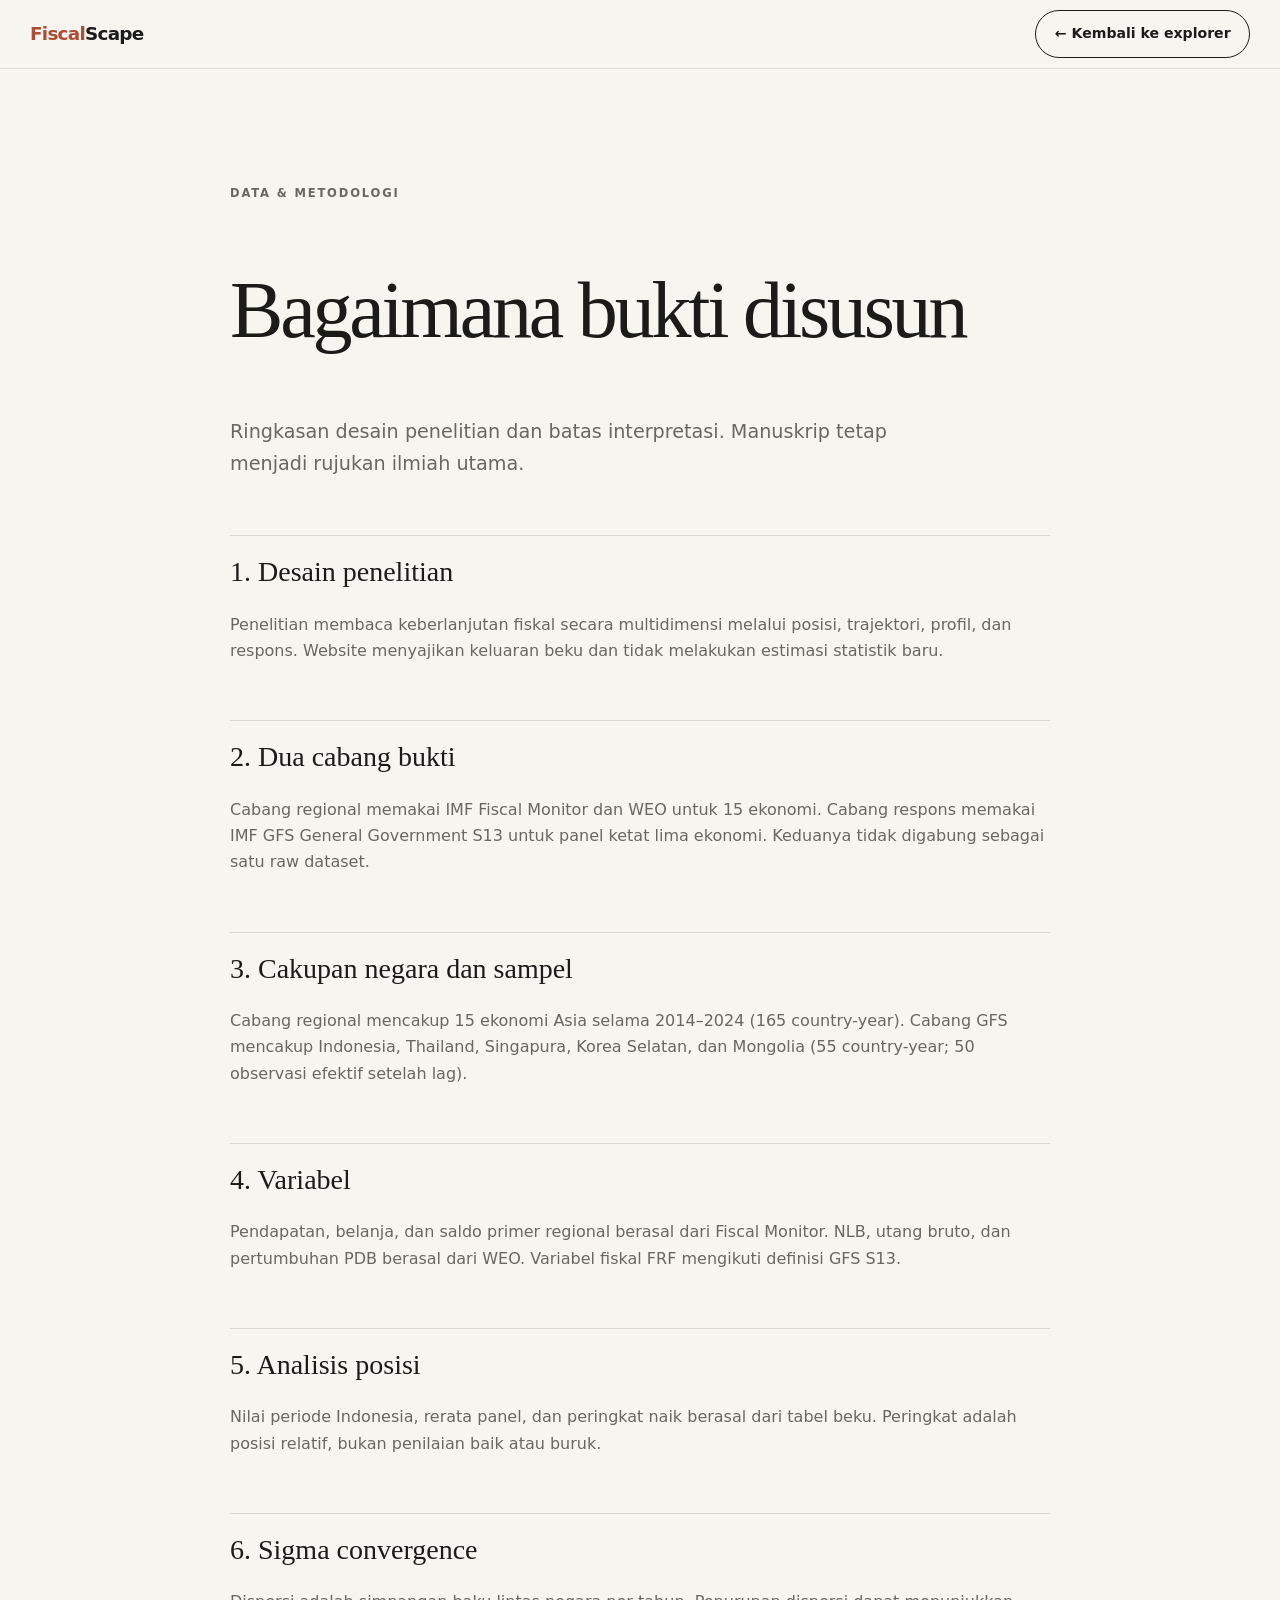
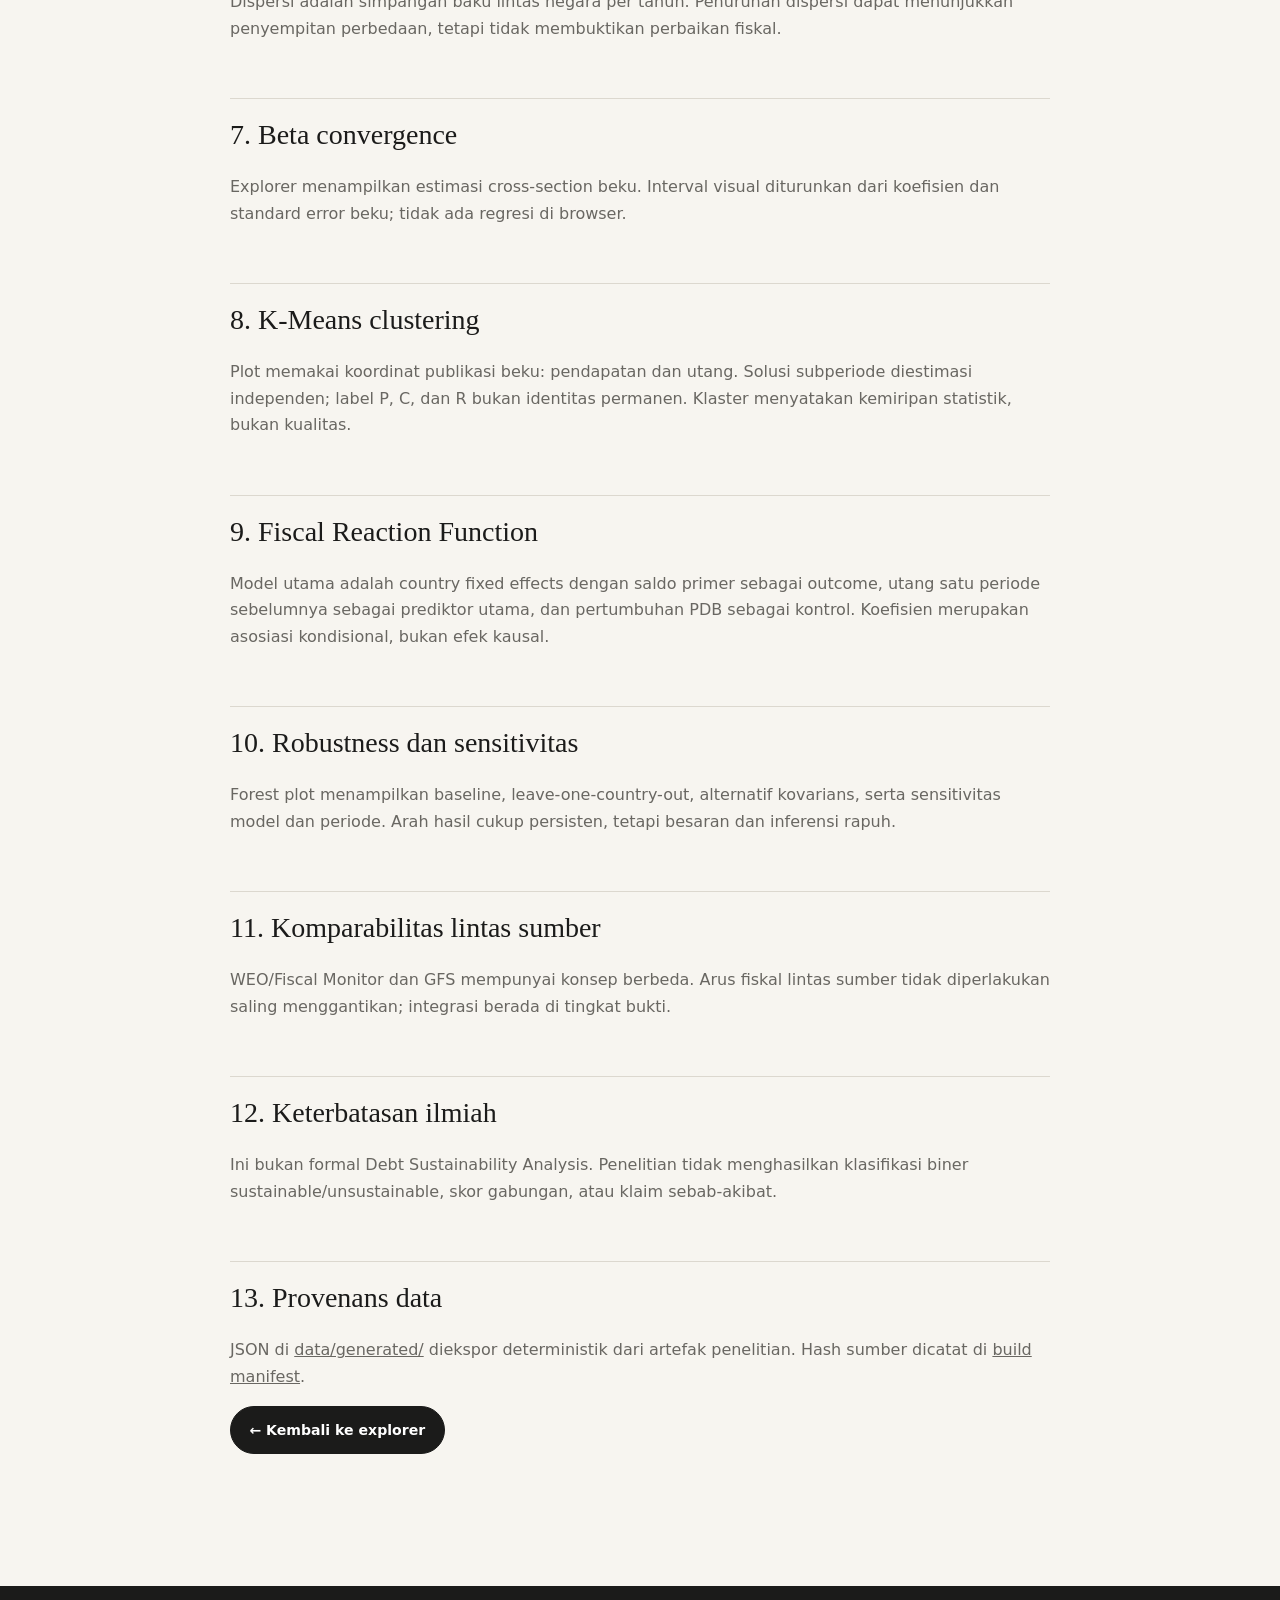
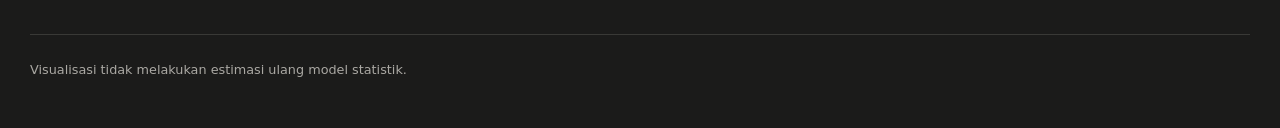
==== pages/methodology.html @ ecb0c8b7 "Build interactive fiscal research companion" ====
<!doctype html><html lang="id"><head><meta charset="utf-8"><meta name="viewport" content="width=device-width,initial-scale=1"><meta name="description" content="Metodologi dan provenans data FiscalScape."><title>Metodologi — FiscalScape</title><link rel="stylesheet" href="../assets/css/main.css"></head><body><header class="site-header"><nav class="nav shell"><a class="brand" href="../index.html"><span>Fiscal</span>Scape</a><a class="button secondary" href="../index.html">← Kembali ke explorer</a></nav></header><main><article class="section shell methodology"><p class="eyebrow">Data &amp; metodologi</p><h1>Bagaimana bukti disusun</h1><p class="lede">Ringkasan desain penelitian dan batas interpretasi. Manuskrip tetap menjadi rujukan ilmiah utama.</p>
<h2>1. Desain penelitian</h2><p>Penelitian membaca keberlanjutan fiskal secara multidimensi melalui posisi, trajektori, profil, dan respons. Website menyajikan keluaran beku dan tidak melakukan estimasi statistik baru.</p>
<h2>2. Dua cabang bukti</h2><p>Cabang regional memakai IMF Fiscal Monitor dan WEO untuk 15 ekonomi. Cabang respons memakai IMF GFS General Government S13 untuk panel ketat lima ekonomi. Keduanya tidak digabung sebagai satu raw dataset.</p>
<h2>3. Cakupan negara dan sampel</h2><p>Cabang regional mencakup 15 ekonomi Asia selama 2014–2024 (165 country-year). Cabang GFS mencakup Indonesia, Thailand, Singapura, Korea Selatan, dan Mongolia (55 country-year; 50 observasi efektif setelah lag).</p>
<h2>4. Variabel</h2><p>Pendapatan, belanja, dan saldo primer regional berasal dari Fiscal Monitor. NLB, utang bruto, dan pertumbuhan PDB berasal dari WEO. Variabel fiskal FRF mengikuti definisi GFS S13.</p>
<h2>5. Analisis posisi</h2><p>Nilai periode Indonesia, rerata panel, dan peringkat naik berasal dari tabel beku. Peringkat adalah posisi relatif, bukan penilaian baik atau buruk.</p>
<h2>6. Sigma convergence</h2><p>Dispersi adalah simpangan baku lintas negara per tahun. Penurunan dispersi dapat menunjukkan penyempitan perbedaan, tetapi tidak membuktikan perbaikan fiskal.</p>
<h2>7. Beta convergence</h2><p>Explorer menampilkan estimasi cross-section beku. Interval visual diturunkan dari koefisien dan standard error beku; tidak ada regresi di browser.</p>
<h2>8. K-Means clustering</h2><p>Plot memakai koordinat publikasi beku: pendapatan dan utang. Solusi subperiode diestimasi independen; label P, C, dan R bukan identitas permanen. Klaster menyatakan kemiripan statistik, bukan kualitas.</p>
<h2>9. Fiscal Reaction Function</h2><p>Model utama adalah country fixed effects dengan saldo primer sebagai outcome, utang satu periode sebelumnya sebagai prediktor utama, dan pertumbuhan PDB sebagai kontrol. Koefisien merupakan asosiasi kondisional, bukan efek kausal.</p>
<h2>10. Robustness dan sensitivitas</h2><p>Forest plot menampilkan baseline, leave-one-country-out, alternatif kovarians, serta sensitivitas model dan periode. Arah hasil cukup persisten, tetapi besaran dan inferensi rapuh.</p>
<h2>11. Komparabilitas lintas sumber</h2><p>WEO/Fiscal Monitor dan GFS mempunyai konsep berbeda. Arus fiskal lintas sumber tidak diperlakukan saling menggantikan; integrasi berada di tingkat bukti.</p>
<h2>12. Keterbatasan ilmiah</h2><p>Ini bukan formal Debt Sustainability Analysis. Penelitian tidak menghasilkan klasifikasi biner sustainable/unsustainable, skor gabungan, atau klaim sebab-akibat.</p>
<h2>13. Provenans data</h2><p>JSON di <a href="../data/generated/">data/generated/</a> diekspor deterministik dari artefak penelitian. Hash sumber dicatat di <a href="../data/generated/build_manifest.json">build manifest</a>.</p><p><a class="button primary" href="../index.html">← Kembali ke explorer</a></p></article></main><footer><p class="shell disclaimer">Visualisasi tidak melakukan estimasi ulang model statistik.</p></footer></body></html>
---- assets/css/main.css ----
:root{--paper:#f7f5f0;--surface:#fff;--ink:#1b1b1a;--muted:#696762;--line:#dcd8cf;--soft:#eeebe4;--indonesia:#ad4d36;--indonesia-dark:#773325;--response:#283c47;--shadow:0 18px 50px rgba(30,27,22,.07);--serif:Georgia,"Times New Roman",serif;--sans:Inter,ui-sans-serif,system-ui,-apple-system,"Segoe UI",sans-serif}*{box-sizing:border-box}html{scroll-behavior:smooth;scroll-padding-top:5rem}body{margin:0;background:var(--paper);color:var(--ink);font-family:var(--sans);line-height:1.65;overflow-x:hidden}a{color:inherit}button,select{font:inherit}.shell{width:min(1220px,calc(100% - 3rem));margin:auto}.section{padding:clamp(5rem,9vw,9rem) 0}.section-intro{max-width:730px;margin-bottom:2.5rem}.section-intro h2{font:500 clamp(2.15rem,4.4vw,4rem)/1.08 var(--serif);letter-spacing:-.035em;margin:.55rem 0 1rem}.section-intro>p:last-child{font-size:1.06rem;color:var(--muted);max-width:68ch}.eyebrow,.metric-kicker{text-transform:uppercase;letter-spacing:.16em;font-size:.72rem;font-weight:750;color:var(--indonesia);margin:0}.skip-link{position:fixed;z-index:100;left:1rem;top:-4rem;background:var(--ink);color:#fff;padding:.7rem 1rem}.skip-link:focus{top:1rem}.site-header{position:sticky;top:0;z-index:50;background:#f7f5f0eb;backdrop-filter:blur(14px);border-bottom:1px solid #dcd8cfbf}.nav{height:68px;display:flex;align-items:center;justify-content:space-between}.brand{text-decoration:none;font-weight:750;letter-spacing:-.04em;font-size:1.15rem}.brand span{color:var(--indonesia)}.nav-links{display:flex;gap:1.35rem}.nav-links a{text-decoration:none;color:var(--muted);font-size:.84rem;font-weight:650}.nav-links a:hover,.nav-links a.active{color:var(--ink)}.nav-links a.active:after{content:"";display:block;height:2px;background:var(--indonesia);margin-top:.25rem}.menu-toggle{display:none;background:none;border:1px solid var(--line);border-radius:999px;padding:.4rem .8rem}.hero{padding-top:clamp(5rem,9vw,8rem)}.hero-grid{display:grid;grid-template-columns:1.3fr .7fr;align-items:center;gap:6vw}.hero h1{font:500 clamp(3.1rem,7.2vw,6.8rem)/.94 var(--serif);letter-spacing:-.055em;max-width:950px;margin:.85rem 0}.hero-subtitle{font:500 clamp(1.15rem,2vw,1.65rem)/1.3 var(--serif);color:var(--indonesia-dark)}.hero-subtitle span{margin:0 .45rem}.lede{font-size:clamp(1.05rem,1.5vw,1.25rem);max-width:59ch;color:var(--muted)}.hero-actions,.method-links{display:flex;flex-wrap:wrap;gap:.75rem;margin-top:2rem}.button{display:inline-flex;text-decoration:none;border-radius:999px;padding:.72rem 1.15rem;font-weight:700;font-size:.88rem;border:1px solid var(--ink)}.button.primary{background:var(--ink);color:#fff}.button:hover{transform:translateY(-1px)}.hero-motif{height:360px;position:relative;background:radial-gradient(circle,rgba(173,77,54,.08),transparent 62%)}.hero-motif .axis-x,.hero-motif .axis-y{position:absolute;background:var(--line)}.axis-x{height:1px;left:5%;right:5%;bottom:18%}.axis-y{width:1px;top:8%;bottom:18%;left:10%}.hero-motif i{position:absolute;left:var(--x);top:var(--y);width:11px;height:11px;border:2px solid #9a9790;border-radius:50%;background:var(--paper)}.hero-motif i:before{content:"";position:absolute;width:100px;height:1px;background:var(--line);right:7px;top:22px;transform:rotate(-28deg);transform-origin:right}.hero-motif i.idn{width:20px;height:20px;background:var(--indonesia);border:5px solid var(--paper);box-shadow:0 0 0 1px var(--indonesia)}.metadata-strip{display:grid;grid-template-columns:repeat(4,1fr);border-block:1px solid var(--line);margin-top:5rem}.metadata-strip span{padding:1.25rem;border-right:1px solid var(--line);color:var(--muted);font-size:.82rem}.metadata-strip span:last-child{border:0}.metadata-strip strong{display:block;color:var(--ink);font-size:1rem}.overview{background:var(--ink);color:#fff}.overview .section-intro p,.overview .eyebrow{color:#aaa8a3}.evidence-architecture{display:grid;grid-template-columns:1fr auto 1fr;gap:1.25rem}.evidence-architecture article{background:#242422;padding:2rem;border:1px solid #3b3a37;border-radius:6px}.evidence-architecture h3{font:500 1.8rem var(--serif);margin:.5rem 0}.evidence-architecture article p{color:#aaa8a3}.branch-tag{font-size:.7rem;text-transform:uppercase;letter-spacing:.14em;color:#c3a99f}.method-chain{border-top:1px solid #41403d;margin-top:1.5rem;padding-top:1rem;color:#d2d0ca}.method-chain span{color:var(--indonesia)}.converge-mark{align-self:center;font-size:1.8rem;color:#777}.integration-card{grid-column:1/-1;border:1px solid #4a4844;padding:1.1rem 1.4rem;display:flex;justify-content:space-between;color:#d8d5cf}.integration-card span{color:#a9a69f}.firewall-note{padding-left:1rem;border-left:3px solid var(--indonesia);color:#c1beb8}.controls-row{display:flex;justify-content:space-between;align-items:flex-end;gap:1.5rem;margin:2rem 0;flex-wrap:wrap}.control-group>span,.control-group>label{display:block;font-size:.72rem;text-transform:uppercase;letter-spacing:.12em;color:var(--muted);margin-bottom:.6rem}.segmented{display:flex;flex-wrap:wrap;gap:.45rem}.segmented button{border:1px solid var(--line);background:transparent;border-radius:999px;padding:.48rem .85rem;color:var(--muted);cursor:pointer}.segmented button:hover,.segmented button[aria-pressed=true]{background:var(--ink);border-color:var(--ink);color:#fff}.control-group select{background:var(--surface);border:1px solid var(--line);padding:.55rem;border-radius:4px}.chart-card{background:var(--surface);border:1px solid var(--line);border-radius:7px;padding:clamp(1rem,2.5vw,2rem);box-shadow:var(--shadow)}.position-layout{display:grid;grid-template-columns:minmax(0,1fr) 220px;gap:2rem}.chart{width:100%;height:410px}.chart-position{height:470px}.chart-beta{height:250px}.chart-cluster{height:550px}.chart-mini{height:120px}.chart-forest{height:690px}.loading,.error,.empty{height:100%;display:grid;place-items:center;text-align:center;color:var(--muted);padding:2rem}.error{color:var(--indonesia-dark)}.metric-panel{border-left:1px solid var(--line);padding-left:2rem;display:flex;flex-direction:column;justify-content:center}.metric-panel>strong{font:500 2.5rem var(--serif)}.metric-panel>span{color:var(--muted)}.metric-panel hr{width:100%;border:0;border-top:1px solid var(--line);margin:1.6rem 0}.metric-panel p{color:var(--muted)}.metric-panel b{display:block;color:var(--ink);font-size:1.25rem}.caveat{font-size:.85rem;color:var(--muted);border-left:2px solid var(--indonesia);padding-left:.9rem}.source-note,.microcopy{font-size:.77rem;color:var(--muted);margin-top:1.2rem}.soft-section{background:var(--soft)}.trajectory-grid{display:grid;grid-template-columns:minmax(0,1.8fr) minmax(280px,1fr);gap:1rem}.chart-card h3{font:500 1.45rem var(--serif);margin:0}.stat-list{display:grid;gap:.4rem;font-size:.84rem}.stat-list span{display:flex;justify-content:space-between;border-top:1px solid var(--line);padding-top:.45rem}.callout{display:flex;gap:1rem;align-items:baseline;background:var(--ink);color:#fff;padding:1.4rem;margin-top:1rem;border-radius:4px}.callout strong{font:500 1.4rem var(--serif);white-space:nowrap}.callout span{color:#c5c2bc}.profile-layout{display:grid;grid-template-columns:minmax(0,1fr) 260px;gap:1.5rem}.detail-panel{border-left:1px solid var(--line);padding:1.5rem}.detail-panel h3{font:500 1.8rem var(--serif);margin:.5rem 0}.detail-panel dl div,.baseline-card dl div{display:flex;justify-content:space-between;gap:1rem;border-top:1px solid var(--line);padding:.6rem 0}.detail-panel dt,.baseline-card dt{color:var(--muted)}.detail-panel dd,.baseline-card dd{margin:0;text-align:right;font-weight:650}.caveat-stack{display:grid;grid-template-columns:1fr 1fr;gap:1rem}.response-section{background:var(--response);color:#f7f5f0}.response-section .section-intro>p:last-child,.response-section .source-note{color:#bdc5c8}.source-badge{display:inline-block;border:1px solid #708089;border-radius:999px;padding:.35rem .7rem;font-size:.75rem;color:#d5dcdf}.baseline-grid{display:grid;grid-template-columns:1.25fr .75fr;gap:1rem}.baseline-card,.interpretation-panel{padding:2rem;background:#fff;color:var(--ink);border-radius:6px}.baseline-card>strong{display:block;font:500 4.4rem var(--serif);margin-top:.5rem}.baseline-card>p{color:var(--muted)}.interpretation-panel{background:#314a58;color:#fff;border:1px solid #557080}.interpretation-panel h3{font:500 2rem var(--serif);text-transform:uppercase}.interpretation-panel p{color:#ccd5d8}.interpretation-panel>strong{display:block;border-top:1px solid #627985;padding-top:1.3rem}.forest-card{margin-top:1rem;color:var(--ink)}.card-heading{display:flex;justify-content:space-between;align-items:end}.card-heading>p{color:var(--muted);font-size:.8rem}.integrated{text-align:center}.integrated .section-intro{margin-inline:auto}.evidence-flow{list-style:none;padding:0;display:grid;grid-template-columns:repeat(4,1fr);gap:1px;background:var(--line);border:1px solid var(--line);text-align:left}.evidence-flow li{background:var(--paper);padding:1.25rem;position:relative}.evidence-flow li:not(:last-child):after{content:"→";position:absolute;right:-.55rem;top:45%;z-index:2;background:var(--paper);color:var(--indonesia)}.evidence-flow b{text-transform:uppercase;font-size:.76rem;letter-spacing:.13em}.evidence-flow span{display:block;color:var(--muted);font-size:.87rem;margin-top:.4rem}.integrated blockquote{font:500 clamp(1.8rem,4vw,3.5rem)/1.2 var(--serif);letter-spacing:-.03em;max-width:950px;margin:4rem auto 2rem}.boundary{display:inline-block;border:1px solid var(--line);padding:.6rem 1rem;font-size:.82rem;color:var(--muted)}.method-summary{display:grid;grid-template-columns:1fr 1fr;gap:1rem}.method-summary article{border-top:3px solid var(--ink);padding:1.4rem;background:var(--surface)}.method-summary article:last-child{border-color:var(--response)}.method-summary article>span{letter-spacing:.13em;font-size:.7rem;color:var(--muted);text-transform:uppercase}.method-summary h3{font:500 1.5rem var(--serif)}.table-wrap{margin-top:2rem;overflow-x:auto}table{width:100%;border-collapse:collapse;background:var(--surface)}caption{text-align:left;font:500 1.4rem var(--serif);margin-bottom:.7rem}th,td{text-align:left;padding:.75rem 1rem;border-bottom:1px solid var(--line)}th{font-size:.72rem;text-transform:uppercase;letter-spacing:.1em}footer{background:var(--ink);color:#fff;padding:3rem 0}.footer-grid{display:grid;grid-template-columns:1fr 1fr;gap:2rem}.footer-grid p,.disclaimer{color:#aaa8a3}.disclaimer{border-top:1px solid #393936;padding-top:1.5rem;font-size:.8rem}.sr-only{position:absolute;width:1px;height:1px;padding:0;margin:-1px;overflow:hidden;clip:rect(0,0,0,0);white-space:nowrap;border:0}:focus-visible{outline:3px solid #2e70a5;outline-offset:3px}
@media(max-width:900px){.hero-grid{grid-template-columns:1fr}.hero-motif{display:none}.metadata-strip{grid-template-columns:1fr 1fr}.evidence-architecture{grid-template-columns:1fr}.converge-mark{transform:rotate(90deg);justify-self:center}.position-layout,.trajectory-grid,.profile-layout,.baseline-grid{grid-template-columns:1fr}.metric-panel,.detail-panel{border-left:0;border-top:1px solid var(--line);padding:1.5rem 0 0}.evidence-flow{grid-template-columns:1fr 1fr}.evidence-flow li:after{display:none}.chart-forest{height:720px}}
@media(max-width:720px){.shell{width:calc(100% - 1.5rem)}.section{padding:4.5rem 0}.menu-toggle{display:block}.nav-links{display:none;position:absolute;top:68px;left:0;right:0;background:var(--paper);padding:1rem 1.5rem;border-bottom:1px solid var(--line);flex-direction:column}.nav-links.open{display:flex}.hero h1{font-size:clamp(2.9rem,14vw,4.5rem)}.metadata-strip{margin-top:3rem}.metadata-strip span{padding:1rem .75rem}.integration-card,.callout,.card-heading{flex-direction:column;align-items:flex-start}.chart-position{height:500px}.chart-cluster{height:470px}.chart-forest{height:760px}.caveat-stack,.method-summary,.footer-grid,.evidence-flow{grid-template-columns:1fr}.baseline-card>strong{font-size:3.4rem}.segmented button{font-size:.8rem}}
@media(prefers-reduced-motion:reduce){html{scroll-behavior:auto}*,*:before,*:after{animation-duration:.01ms!important;transition-duration:.01ms!important}}
.methodology{max-width:820px}.methodology>h1{font:500 clamp(3rem,7vw,5rem)/1 var(--serif);letter-spacing:-.04em}.methodology>h2{font:500 1.75rem var(--serif);margin-top:3.5rem;border-top:1px solid var(--line);padding-top:1.25rem}.methodology>p{color:var(--muted)}
.dictionary-section{background:var(--soft);border-top:1px solid var(--line)}.dictionary-heading{display:flex;justify-content:space-between;align-items:flex-start;gap:2rem}.dictionary-close{width:2.7rem;height:2.7rem;border:1px solid var(--line);border-radius:50%;background:var(--surface);font-size:1.6rem;line-height:1;cursor:pointer}.dictionary-notes{display:grid;grid-template-columns:repeat(3,1fr);gap:1px;background:var(--line);border:1px solid var(--line);margin-bottom:2rem}.dictionary-notes p{background:var(--surface);margin:0;padding:1rem;font-size:.82rem;color:var(--muted)}.dictionary-toolbar{display:flex;justify-content:space-between;align-items:flex-end;gap:1rem;flex-wrap:wrap}.dictionary-toolbar .control-group{flex:1;min-width:min(100%,320px)}.dictionary-toolbar input{width:100%;padding:.7rem .85rem;border:1px solid var(--line);border-radius:4px;background:var(--surface);color:var(--ink)}.dictionary-count{font-size:.8rem;color:var(--muted)}.dictionary-results{display:grid;gap:1rem}.dictionary-card{background:var(--surface);border:1px solid var(--line);border-radius:6px;padding:1.25rem}.dictionary-card h3{font:500 1.4rem var(--serif);margin:0 0 .35rem;overflow-wrap:anywhere}.dictionary-meta{display:flex;gap:.5rem;flex-wrap:wrap;margin:.7rem 0}.dictionary-meta span{font-size:.7rem;text-transform:uppercase;letter-spacing:.08em;padding:.25rem .5rem;background:var(--soft);border-radius:999px;color:var(--muted)}.dictionary-card dl{margin:1rem 0 0}.dictionary-card dl div{display:grid;grid-template-columns:minmax(150px,.35fr) 1fr auto;gap:1rem;border-top:1px solid var(--line);padding:.65rem 0;align-items:start}.dictionary-card dt{font-family:ui-monospace,SFMono-Regular,Menlo,monospace;font-size:.78rem;overflow-wrap:anywhere}.dictionary-card dd{margin:0;color:var(--muted);font-size:.84rem}.dictionary-card .field-unit{white-space:nowrap;color:var(--ink)}.dictionary-source,.dictionary-guardrail{font-size:.78rem;color:var(--muted)}.dictionary-guardrail{border-left:2px solid var(--indonesia);padding-left:.7rem}.dictionary-empty{padding:3rem;text-align:center;color:var(--muted);background:var(--surface);border:1px solid var(--line)}@media(max-width:720px){.dictionary-notes{grid-template-columns:1fr}.dictionary-card dl div{grid-template-columns:1fr}.dictionary-card .field-unit{white-space:normal}.dictionary-heading .section-intro{margin-bottom:1rem}}

/* Stage 03 precision and continuity polish */
:root{--header-offset:84px}section[id],main[id]{scroll-margin-top:var(--header-offset)}.skip-link{position:absolute;left:1rem;top:1rem;transform:translateY(-220%);z-index:9999;background:var(--ink);color:#fff;padding:.7rem 1rem;transition:transform .15s ease}.skip-link:focus{top:1rem;transform:translateY(0)}.site-header{z-index:100}.chart-card{overflow:hidden}.chart-beta{height:230px}.chart-forest{height:770px}.narrative-bridge{padding:0 0 clamp(4rem,7vw,7rem);background:var(--paper)}.soft-section+.narrative-bridge{background:var(--soft)}.response-section+.narrative-bridge{background:var(--response);color:#f7f5f0}.narrative-bridge .shell{border-top:1px solid var(--line);padding-top:2rem;max-width:1220px}.narrative-bridge-dark .shell{border-color:#536872}.bridge-label{display:block;text-transform:uppercase;letter-spacing:.15em;color:var(--indonesia);font-size:.68rem;font-weight:750;margin-bottom:.55rem}.narrative-bridge strong{display:block;font:500 clamp(1.35rem,2.4vw,2rem)/1.25 var(--serif);max-width:32ch}.narrative-bridge p{color:var(--muted);max-width:68ch;margin:.55rem 0}.narrative-bridge-dark p{color:#bdc5c8}.narrative-bridge a{display:inline-block;margin-top:.5rem;color:var(--indonesia-dark);font-weight:750;text-decoration-thickness:1px;text-underline-offset:.25em}.narrative-bridge-dark a{color:#e3b5a8}.boundary span{padding:0 .25rem}
@media(max-width:900px){:root{--header-offset:78px}.chart-beta{height:250px}.chart-forest{height:820px}}
@media(max-width:720px){:root{--header-offset:72px}.nav-links{top:60px;left:auto;right:.75rem;width:min(250px,calc(100vw - 1.5rem));max-height:calc(100vh - 76px);overflow:auto;border:1px solid var(--line);border-radius:6px;box-shadow:var(--shadow);padding:.45rem;gap:.1rem}.nav-links a{padding:.45rem .6rem;border-radius:3px}.nav-links a.active:after{display:none}.nav{height:60px}.hero{padding-top:3.2rem}.hero h1{font-size:clamp(2.75rem,13.5vw,4rem);line-height:.98;letter-spacing:-.045em}.hero-subtitle{font-size:1.05rem}.hero-actions{margin-top:1.5rem}.metadata-strip{grid-template-columns:1fr 1fr}.chart-position{height:530px}.chart-beta{height:250px}.chart-cluster{height:520px}.chart-forest{height:900px}.forest-card{padding:.85rem}.narrative-bridge{padding-bottom:4rem}.narrative-bridge .shell{padding-top:1.5rem}.boundary{line-height:1.6}}
@media(max-width:390px){.shell{width:calc(100% - 1.25rem)}.hero h1{font-size:clamp(2.65rem,13vw,3.35rem)}.section-intro h2{font-size:2.05rem}.chart-position{height:550px}.chart-cluster{height:540px}.chart-forest{height:940px}.segmented{gap:.35rem}.segmented button{padding:.42rem .68rem}.baseline-card,.interpretation-panel{padding:1.35rem}.baseline-card>strong{font-size:3.15rem}}
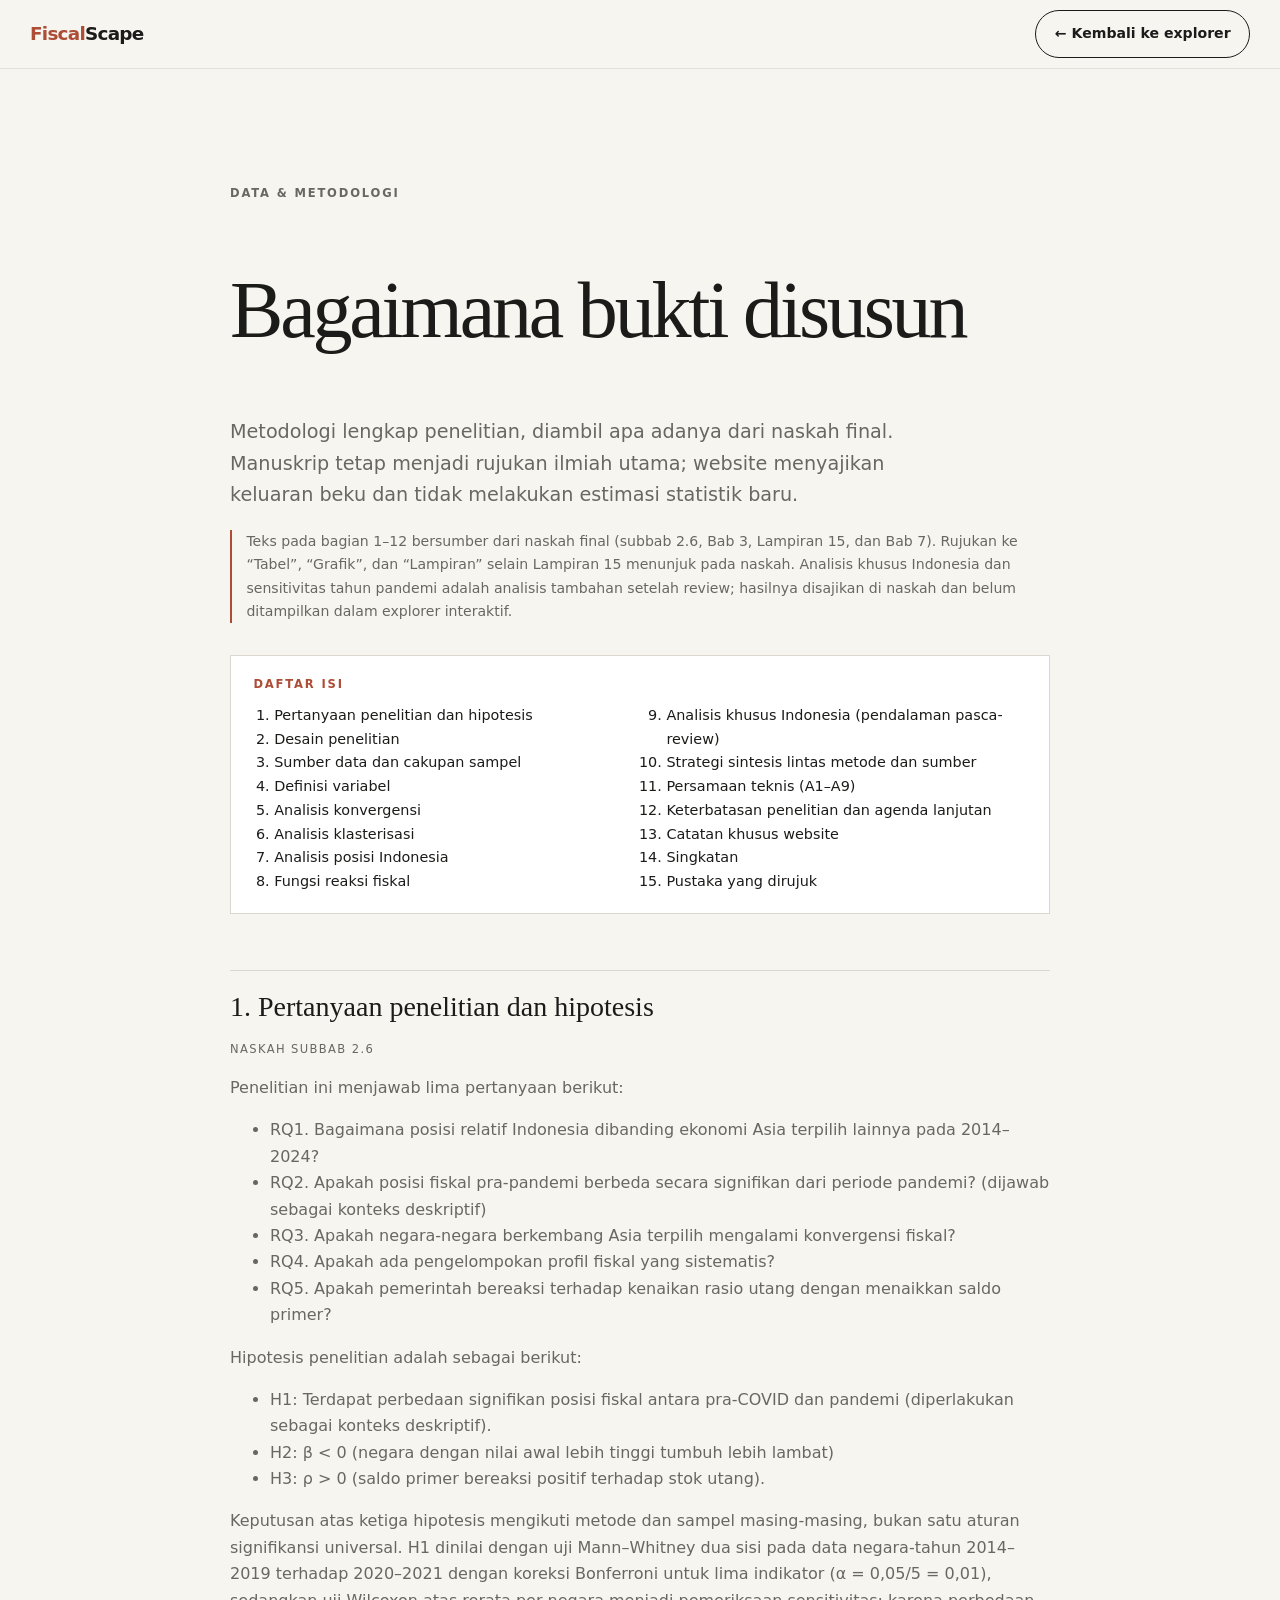
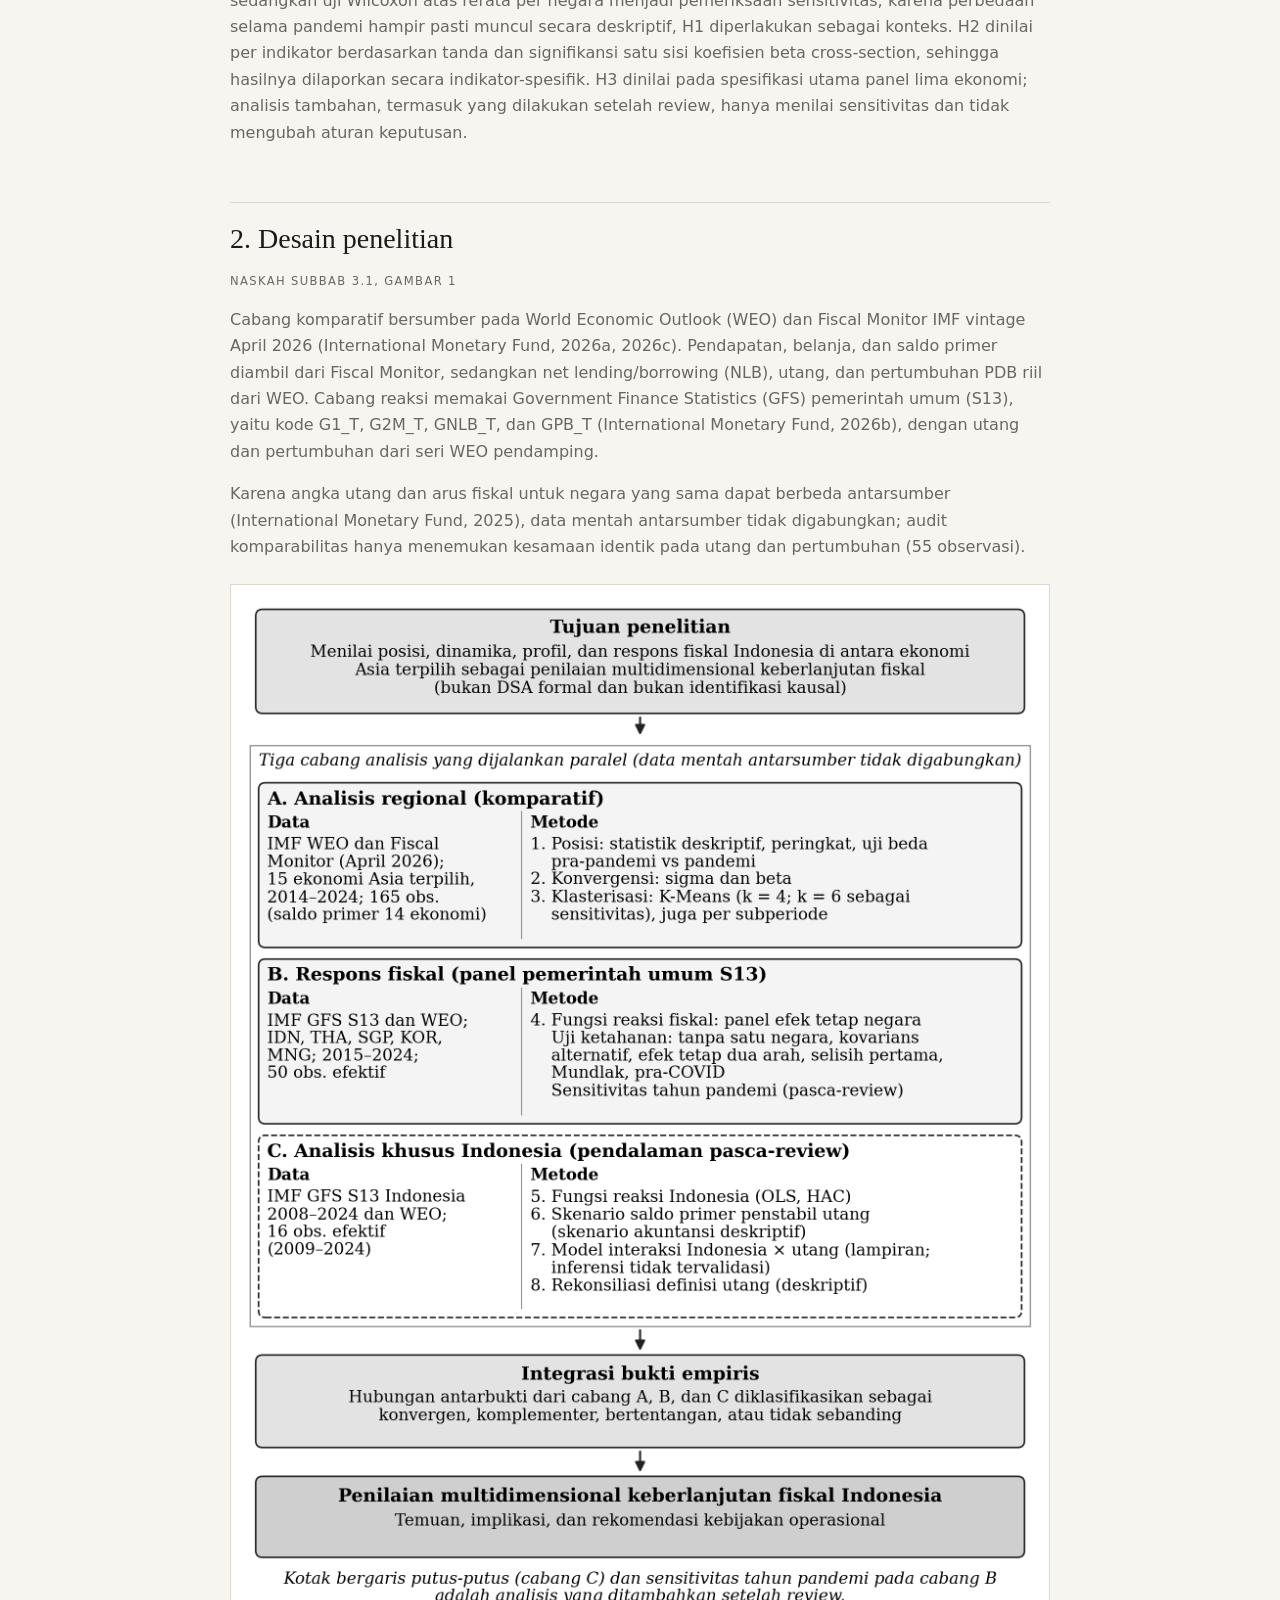
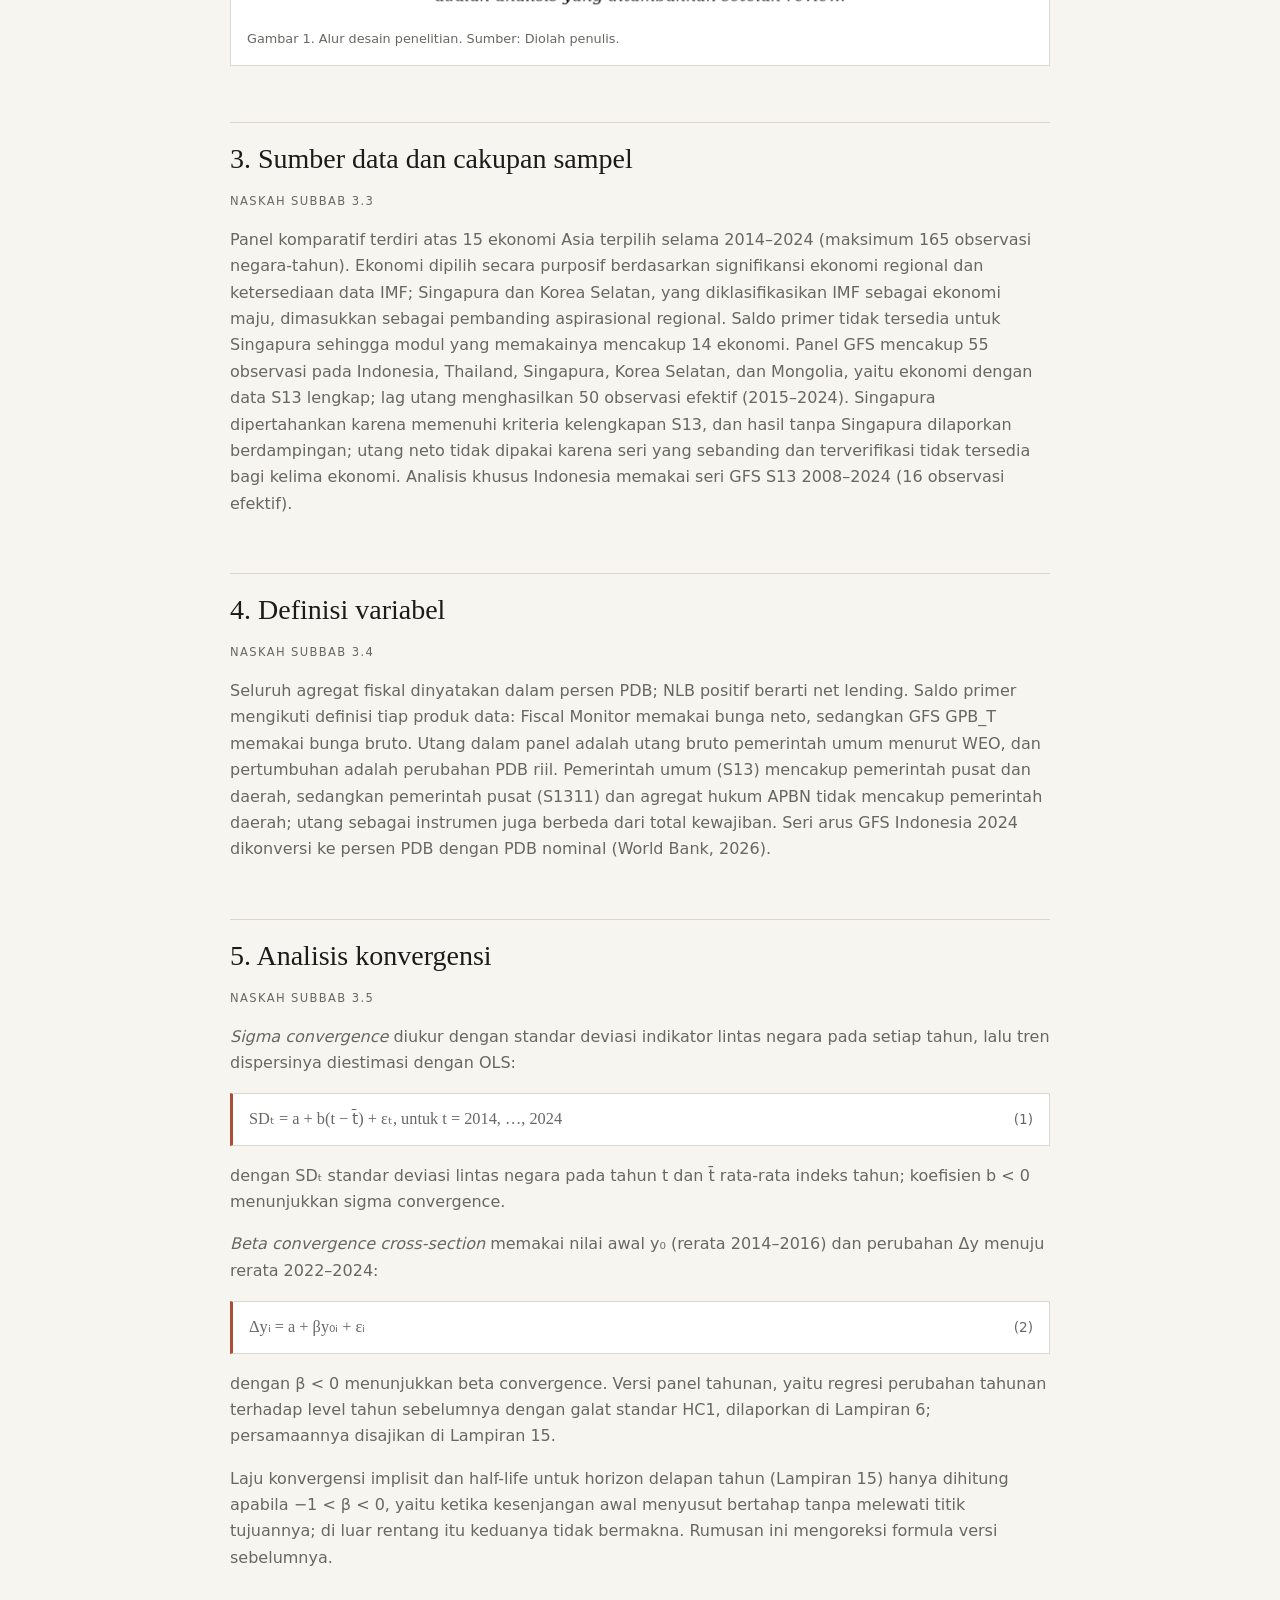
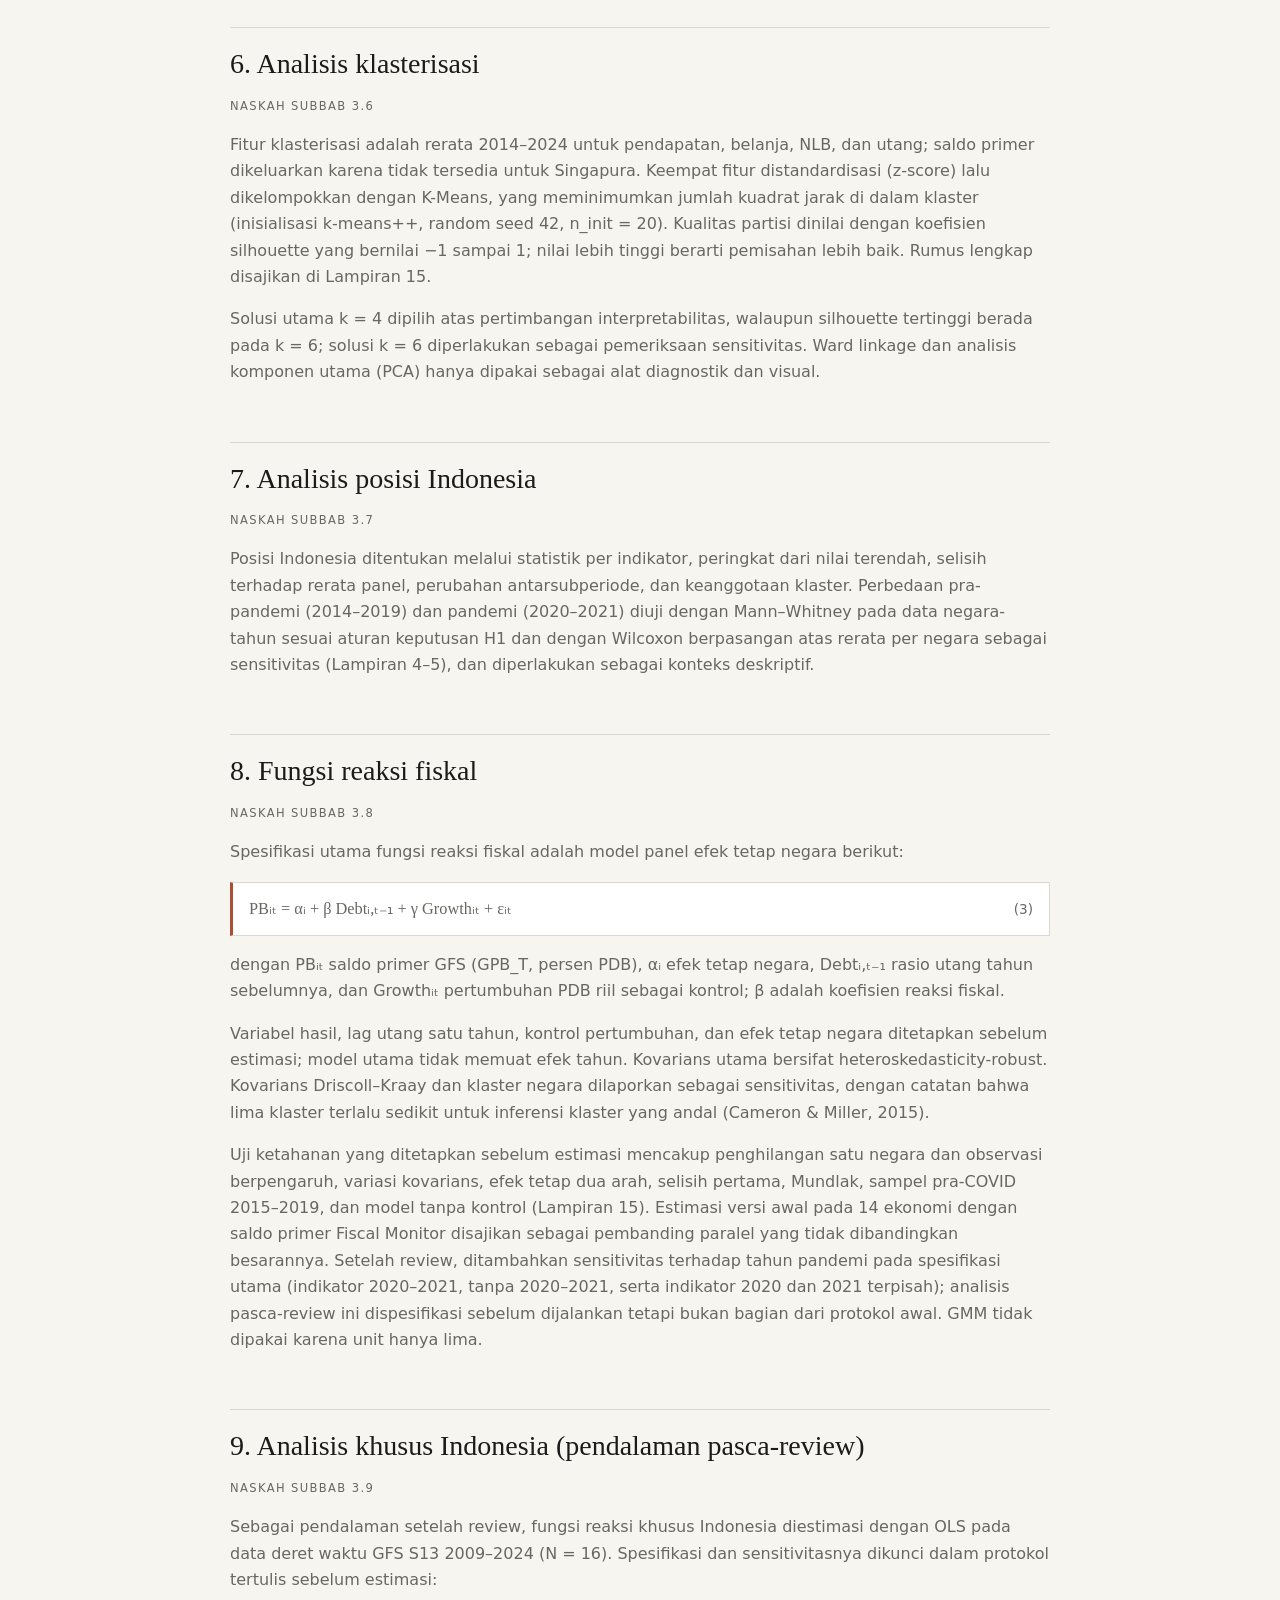
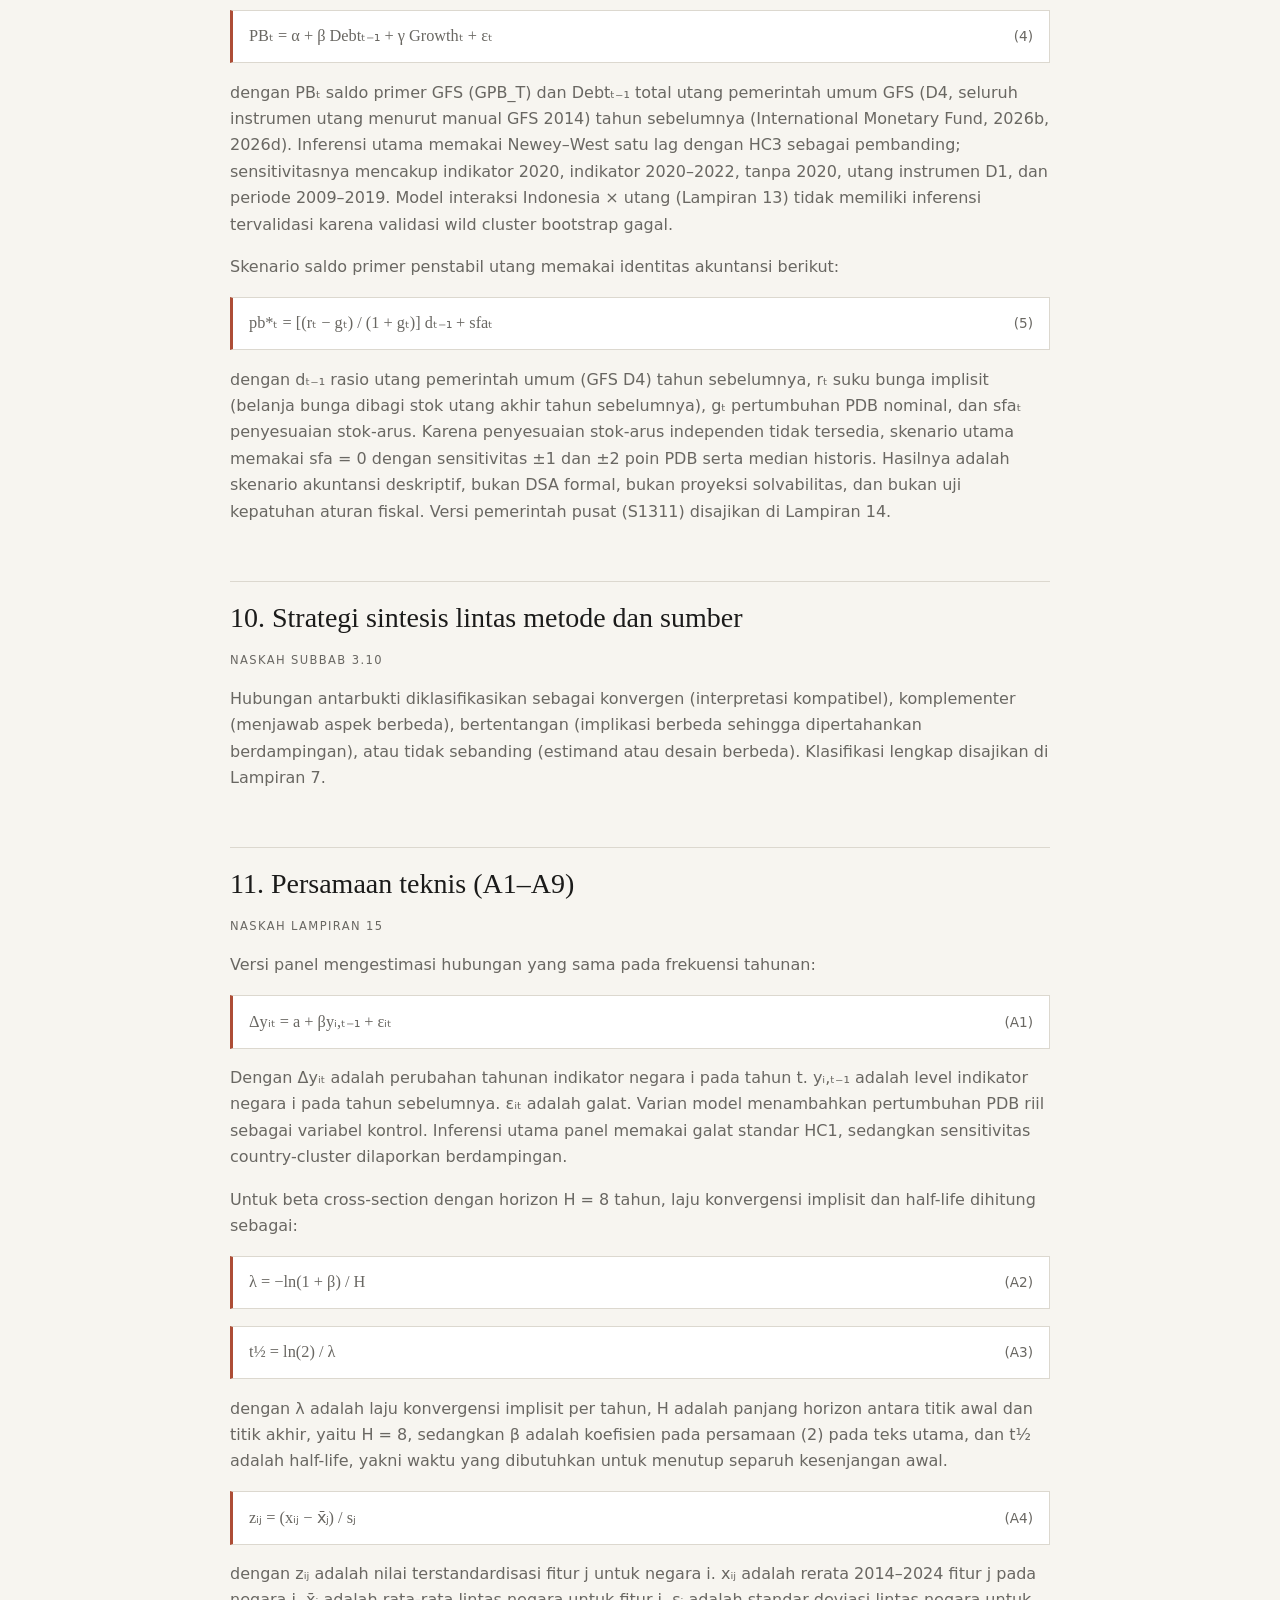
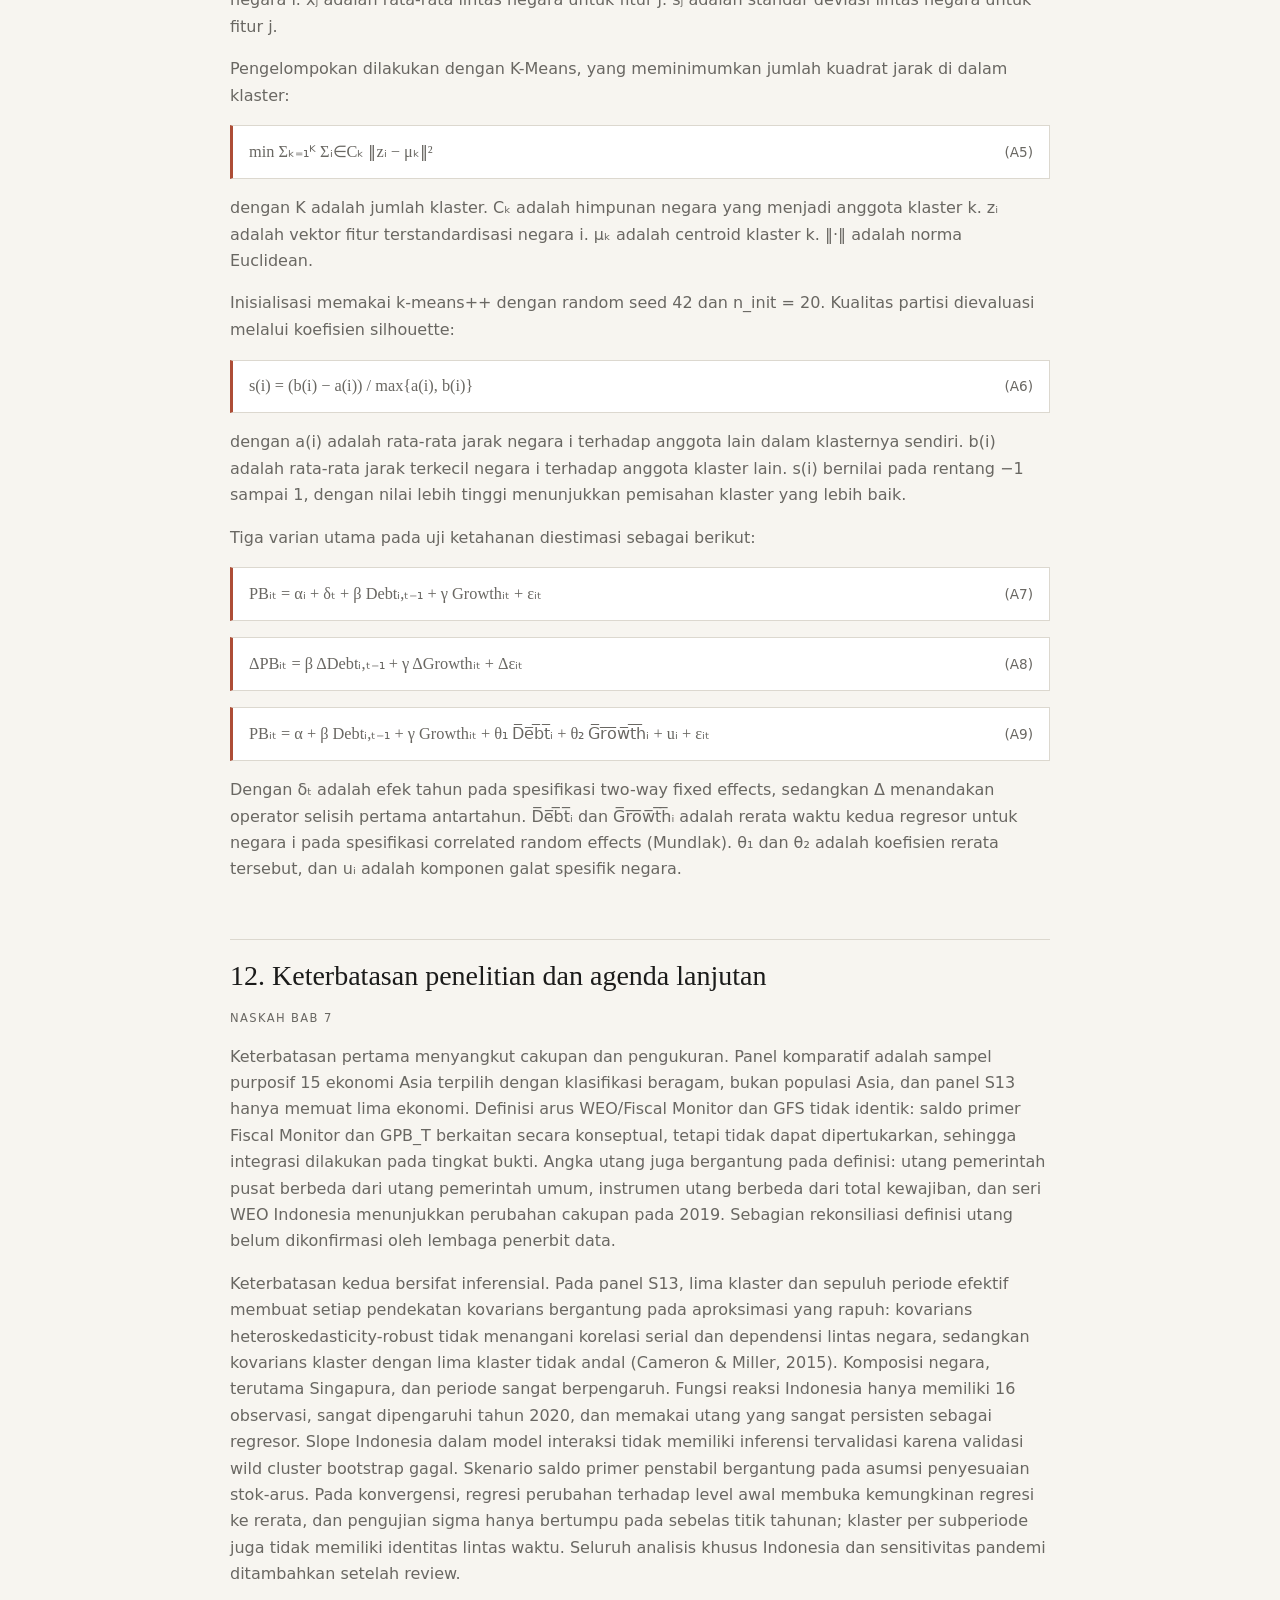
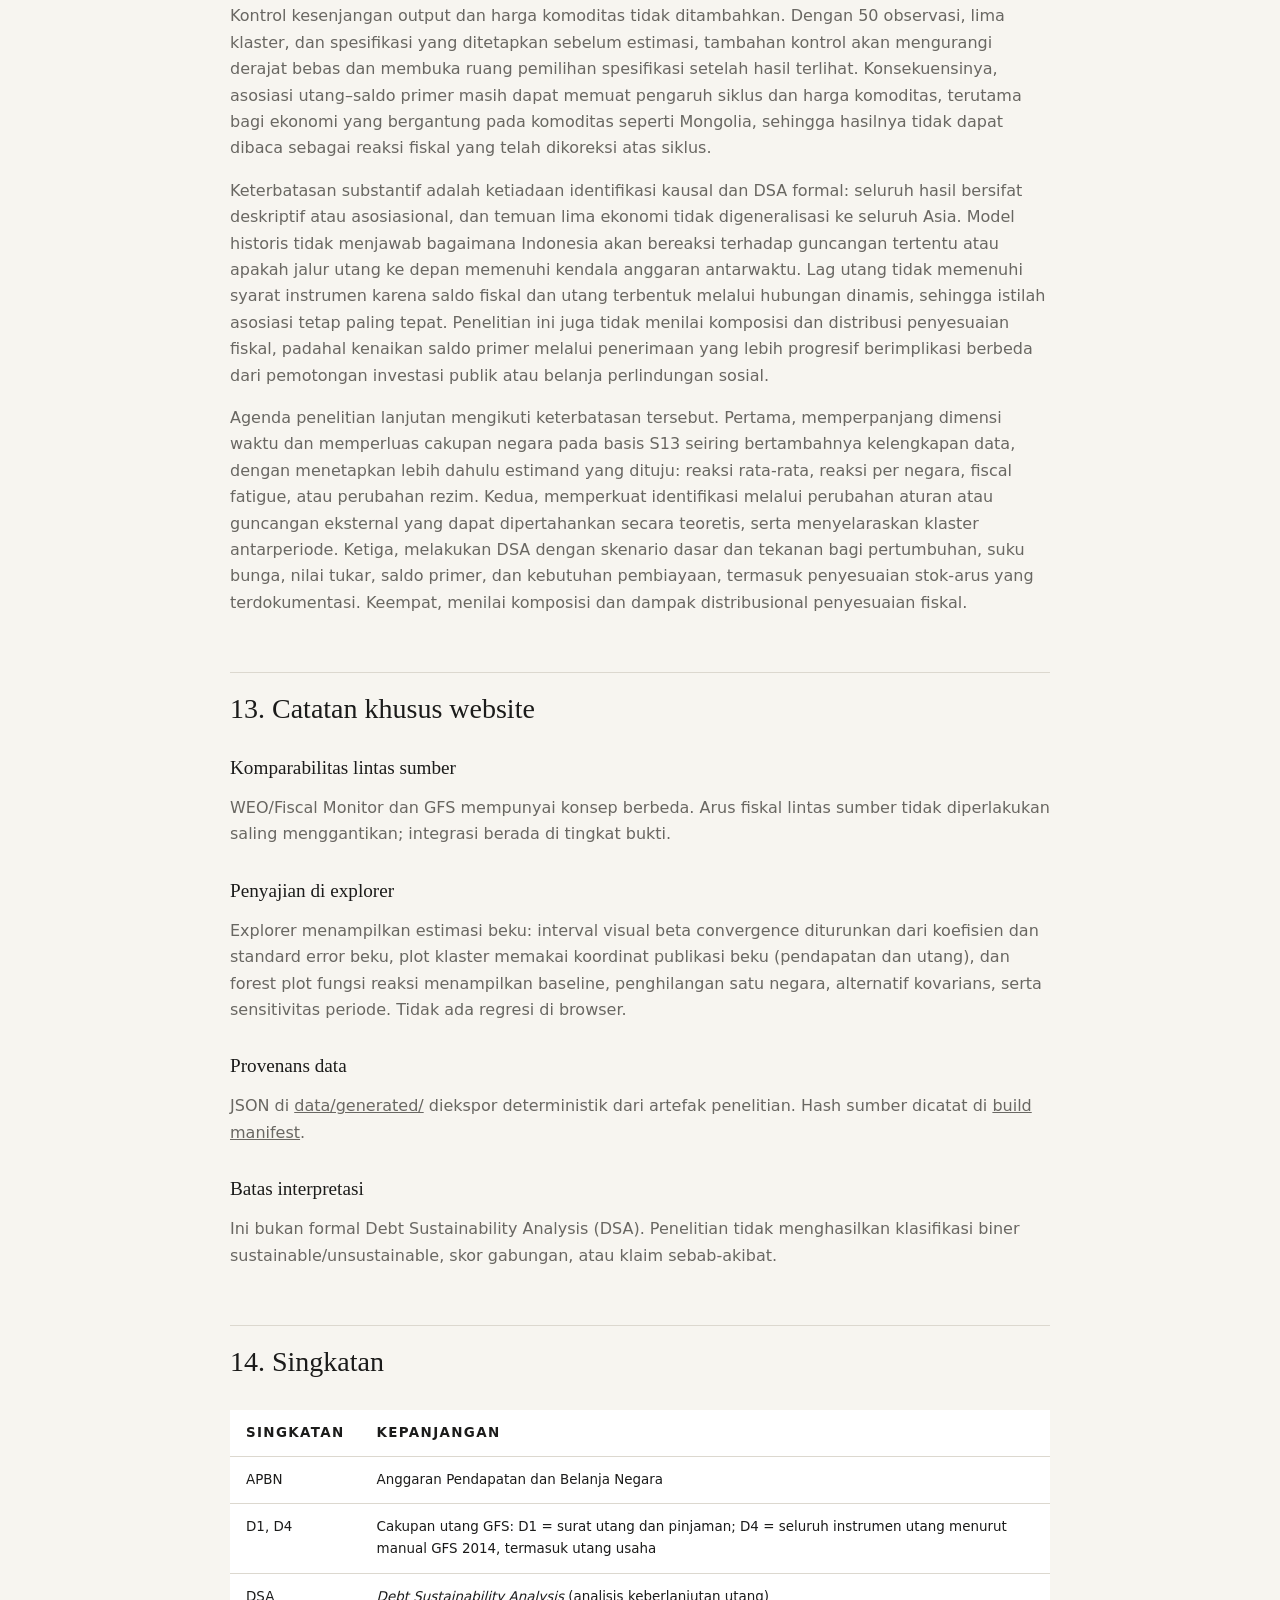
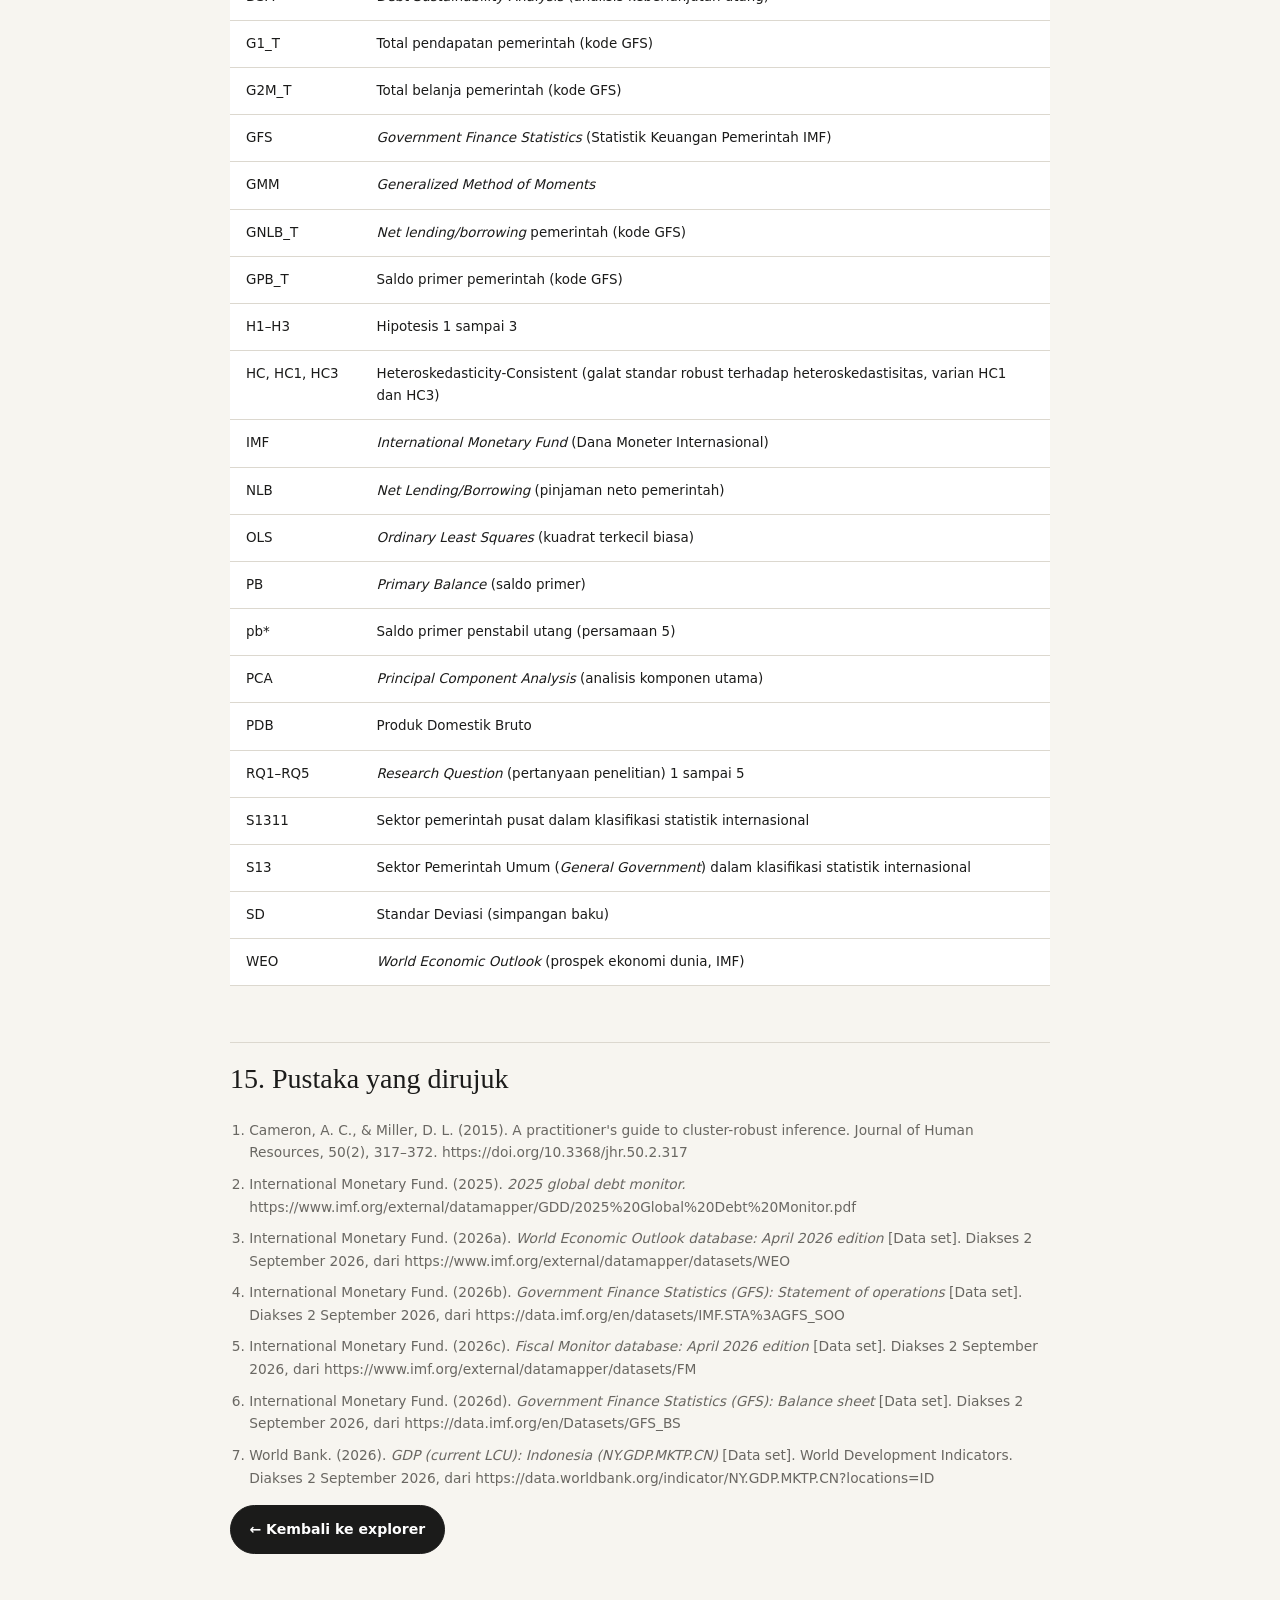
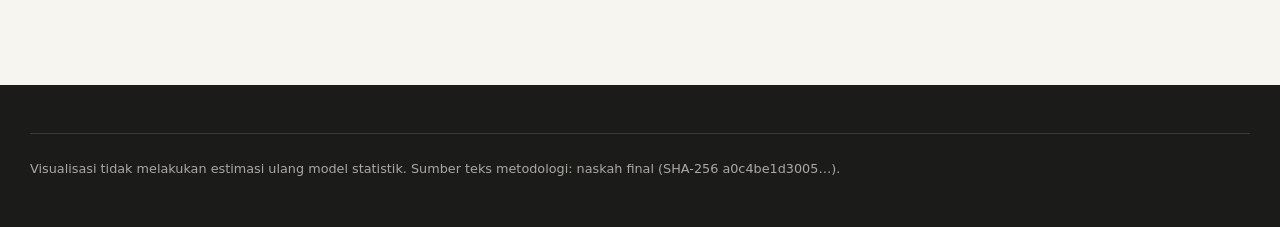
==== commit 26b3d6dd: "Correct convergence half-life and publish full methodology - convergence_beta.json: half-life/lambda" ====
--- a/pages/methodology.html
+++ b/pages/methodology.html
@@ -1,14 +1,92 @@
-<!doctype html><html lang="id"><head><meta charset="utf-8"><meta name="viewport" content="width=device-width,initial-scale=1"><meta name="description" content="Metodologi dan provenans data FiscalScape."><title>Metodologi — FiscalScape</title><link rel="stylesheet" href="../assets/css/main.css"></head><body><header class="site-header"><nav class="nav shell"><a class="brand" href="../index.html"><span>Fiscal</span>Scape</a><a class="button secondary" href="../index.html">← Kembali ke explorer</a></nav></header><main><article class="section shell methodology"><p class="eyebrow">Data &amp; metodologi</p><h1>Bagaimana bukti disusun</h1><p class="lede">Ringkasan desain penelitian dan batas interpretasi. Manuskrip tetap menjadi rujukan ilmiah utama.</p>
-<h2>1. Desain penelitian</h2><p>Penelitian membaca keberlanjutan fiskal secara multidimensi melalui posisi, trajektori, profil, dan respons. Website menyajikan keluaran beku dan tidak melakukan estimasi statistik baru.</p>
-<h2>2. Dua cabang bukti</h2><p>Cabang regional memakai IMF Fiscal Monitor dan WEO untuk 15 ekonomi. Cabang respons memakai IMF GFS General Government S13 untuk panel ketat lima ekonomi. Keduanya tidak digabung sebagai satu raw dataset.</p>
-<h2>3. Cakupan negara dan sampel</h2><p>Cabang regional mencakup 15 ekonomi Asia selama 2014–2024 (165 country-year). Cabang GFS mencakup Indonesia, Thailand, Singapura, Korea Selatan, dan Mongolia (55 country-year; 50 observasi efektif setelah lag).</p>
-<h2>4. Variabel</h2><p>Pendapatan, belanja, dan saldo primer regional berasal dari Fiscal Monitor. NLB, utang bruto, dan pertumbuhan PDB berasal dari WEO. Variabel fiskal FRF mengikuti definisi GFS S13.</p>
-<h2>5. Analisis posisi</h2><p>Nilai periode Indonesia, rerata panel, dan peringkat naik berasal dari tabel beku. Peringkat adalah posisi relatif, bukan penilaian baik atau buruk.</p>
-<h2>6. Sigma convergence</h2><p>Dispersi adalah simpangan baku lintas negara per tahun. Penurunan dispersi dapat menunjukkan penyempitan perbedaan, tetapi tidak membuktikan perbaikan fiskal.</p>
-<h2>7. Beta convergence</h2><p>Explorer menampilkan estimasi cross-section beku. Interval visual diturunkan dari koefisien dan standard error beku; tidak ada regresi di browser.</p>
-<h2>8. K-Means clustering</h2><p>Plot memakai koordinat publikasi beku: pendapatan dan utang. Solusi subperiode diestimasi independen; label P, C, dan R bukan identitas permanen. Klaster menyatakan kemiripan statistik, bukan kualitas.</p>
-<h2>9. Fiscal Reaction Function</h2><p>Model utama adalah country fixed effects dengan saldo primer sebagai outcome, utang satu periode sebelumnya sebagai prediktor utama, dan pertumbuhan PDB sebagai kontrol. Koefisien merupakan asosiasi kondisional, bukan efek kausal.</p>
-<h2>10. Robustness dan sensitivitas</h2><p>Forest plot menampilkan baseline, leave-one-country-out, alternatif kovarians, serta sensitivitas model dan periode. Arah hasil cukup persisten, tetapi besaran dan inferensi rapuh.</p>
-<h2>11. Komparabilitas lintas sumber</h2><p>WEO/Fiscal Monitor dan GFS mempunyai konsep berbeda. Arus fiskal lintas sumber tidak diperlakukan saling menggantikan; integrasi berada di tingkat bukti.</p>
-<h2>12. Keterbatasan ilmiah</h2><p>Ini bukan formal Debt Sustainability Analysis. Penelitian tidak menghasilkan klasifikasi biner sustainable/unsustainable, skor gabungan, atau klaim sebab-akibat.</p>
-<h2>13. Provenans data</h2><p>JSON di <a href="../data/generated/">data/generated/</a> diekspor deterministik dari artefak penelitian. Hash sumber dicatat di <a href="../data/generated/build_manifest.json">build manifest</a>.</p><p><a class="button primary" href="../index.html">← Kembali ke explorer</a></p></article></main><footer><p class="shell disclaimer">Visualisasi tidak melakukan estimasi ulang model statistik.</p></footer></body></html>
+<!doctype html><html lang="id"><head><meta charset="utf-8"><meta name="viewport" content="width=device-width,initial-scale=1"><meta name="description" content="Metodologi lengkap penelitian dan provenans data FiscalScape, selaras dengan naskah final."><title>Metodologi — FiscalScape</title><link rel="stylesheet" href="../assets/css/main.css"></head><body><header class="site-header"><nav class="nav shell"><a class="brand" href="../index.html"><span>Fiscal</span>Scape</a><a class="button secondary" href="../index.html">← Kembali ke explorer</a></nav></header><main><article class="section shell methodology"><p class="eyebrow">Data &amp; metodologi</p><h1>Bagaimana bukti disusun</h1><p class="lede">Metodologi lengkap penelitian, diambil apa adanya dari naskah final. Manuskrip tetap menjadi rujukan ilmiah utama; website menyajikan keluaran beku dan tidak melakukan estimasi statistik baru.</p>
+<p class="method-note">Teks pada bagian 1–12 bersumber dari naskah final (subbab 2.6, Bab 3, Lampiran 15, dan Bab 7). Rujukan ke “Tabel”, “Grafik”, dan “Lampiran” selain Lampiran 15 menunjuk pada naskah. Analisis khusus Indonesia dan sensitivitas tahun pandemi adalah analisis tambahan setelah review; hasilnya disajikan di naskah dan belum ditampilkan dalam explorer interaktif.</p>
+<nav class="method-toc" aria-label="Daftar isi metodologi"><p class="eyebrow">Daftar isi</p><ol><li><a href="#rq-hipotesis">Pertanyaan penelitian dan hipotesis</a></li><li><a href="#desain">Desain penelitian</a></li><li><a href="#sampel">Sumber data dan cakupan sampel</a></li><li><a href="#variabel">Definisi variabel</a></li><li><a href="#konvergensi">Analisis konvergensi</a></li><li><a href="#klasterisasi">Analisis klasterisasi</a></li><li><a href="#posisi">Analisis posisi Indonesia</a></li><li><a href="#frf">Fungsi reaksi fiskal</a></li><li><a href="#khusus-indonesia">Analisis khusus Indonesia (pendalaman pasca-review)</a></li><li><a href="#sintesis">Strategi sintesis lintas metode dan sumber</a></li><li><a href="#persamaan-teknis">Persamaan teknis (A1–A9)</a></li><li><a href="#keterbatasan">Keterbatasan penelitian dan agenda lanjutan</a></li><li><a href="#catatan-situs">Catatan khusus website</a></li><li><a href="#singkatan">Singkatan</a></li><li><a href="#pustaka">Pustaka yang dirujuk</a></li></ol></nav>
+<section class="method-section" id="rq-hipotesis"><h2>1. Pertanyaan penelitian dan hipotesis</h2><p class="source-ref">Naskah subbab 2.6</p>
+<p>Penelitian ini menjawab lima pertanyaan berikut:</p>
+<ul class="method-list"><li>RQ1. Bagaimana posisi relatif Indonesia dibanding ekonomi Asia terpilih lainnya pada 2014–2024?</li><li>RQ2. Apakah posisi fiskal pra-pandemi berbeda secara signifikan dari periode pandemi? (dijawab sebagai konteks deskriptif)</li><li>RQ3. Apakah negara-negara berkembang Asia terpilih mengalami konvergensi fiskal?</li><li>RQ4. Apakah ada pengelompokan profil fiskal yang sistematis?</li><li>RQ5. Apakah pemerintah bereaksi terhadap kenaikan rasio utang dengan menaikkan saldo primer?</li></ul>
+<p>Hipotesis penelitian adalah sebagai berikut:</p>
+<ul class="method-list"><li>H1: Terdapat perbedaan signifikan posisi fiskal antara pra-COVID dan pandemi (diperlakukan sebagai konteks deskriptif).</li><li>H2: β &lt; 0 (negara dengan nilai awal lebih tinggi tumbuh lebih lambat)</li><li>H3: ρ &gt; 0 (saldo primer bereaksi positif terhadap stok utang).</li></ul>
+<p>Keputusan atas ketiga hipotesis mengikuti metode dan sampel masing-masing, bukan satu aturan signifikansi universal. H1 dinilai dengan uji Mann–Whitney dua sisi pada data negara-tahun 2014–2019 terhadap 2020–2021 dengan koreksi Bonferroni untuk lima indikator (α = 0,05/5 = 0,01), sedangkan uji Wilcoxon atas rerata per negara menjadi pemeriksaan sensitivitas; karena perbedaan selama pandemi hampir pasti muncul secara deskriptif, H1 diperlakukan sebagai konteks. H2 dinilai per indikator berdasarkan tanda dan signifikansi satu sisi koefisien beta cross-section, sehingga hasilnya dilaporkan secara indikator-spesifik. H3 dinilai pada spesifikasi utama panel lima ekonomi; analisis tambahan, termasuk yang dilakukan setelah review, hanya menilai sensitivitas dan tidak mengubah aturan keputusan.</p>
+</section>
+<section class="method-section" id="desain"><h2>2. Desain penelitian</h2><p class="source-ref">Naskah subbab 3.1, Gambar 1</p>
+<p>Cabang komparatif bersumber pada World Economic Outlook (WEO) dan Fiscal Monitor IMF vintage April 2026 (International Monetary Fund, 2026a, 2026c). Pendapatan, belanja, dan saldo primer diambil dari Fiscal Monitor, sedangkan net lending/borrowing (NLB), utang, dan pertumbuhan PDB riil dari WEO. Cabang reaksi memakai Government Finance Statistics (GFS) pemerintah umum (S13), yaitu kode G1_T, G2M_T, GNLB_T, dan GPB_T (International Monetary Fund, 2026b), dengan utang dan pertumbuhan dari seri WEO pendamping.</p>
+<p>Karena angka utang dan arus fiskal untuk negara yang sama dapat berbeda antarsumber (International Monetary Fund, 2025), data mentah antarsumber tidak digabungkan; audit komparabilitas hanya menemukan kesamaan identik pada utang dan pertumbuhan (55 observasi).</p>
+<figure class="method-figure"><img src="../assets/img/gambar1_desain_penelitian.png" alt="Gambar 1. Alur desain penelitian: tujuan, tiga cabang analisis paralel (regional, panel S13, khusus Indonesia), integrasi bukti, dan penilaian multidimensional." loading="lazy" width="1606" height="2078"><figcaption>Gambar 1. Alur desain penelitian. Sumber: Diolah penulis.</figcaption></figure>
+</section>
+<section class="method-section" id="sampel"><h2>3. Sumber data dan cakupan sampel</h2><p class="source-ref">Naskah subbab 3.3</p>
+<p>Panel komparatif terdiri atas 15 ekonomi Asia terpilih selama 2014–2024 (maksimum 165 observasi negara-tahun). Ekonomi dipilih secara purposif berdasarkan signifikansi ekonomi regional dan ketersediaan data IMF; Singapura dan Korea Selatan, yang diklasifikasikan IMF sebagai ekonomi maju, dimasukkan sebagai pembanding aspirasional regional. Saldo primer tidak tersedia untuk Singapura sehingga modul yang memakainya mencakup 14 ekonomi. Panel GFS mencakup 55 observasi pada Indonesia, Thailand, Singapura, Korea Selatan, dan Mongolia, yaitu ekonomi dengan data S13 lengkap; lag utang menghasilkan 50 observasi efektif (2015–2024). Singapura dipertahankan karena memenuhi kriteria kelengkapan S13, dan hasil tanpa Singapura dilaporkan berdampingan; utang neto tidak dipakai karena seri yang sebanding dan terverifikasi tidak tersedia bagi kelima ekonomi. Analisis khusus Indonesia memakai seri GFS S13 2008–2024 (16 observasi efektif).</p>
+</section>
+<section class="method-section" id="variabel"><h2>4. Definisi variabel</h2><p class="source-ref">Naskah subbab 3.4</p>
+<p>Seluruh agregat fiskal dinyatakan dalam persen PDB; NLB positif berarti net lending. Saldo primer mengikuti definisi tiap produk data: Fiscal Monitor memakai bunga neto, sedangkan GFS GPB_T memakai bunga bruto. Utang dalam panel adalah utang bruto pemerintah umum menurut WEO, dan pertumbuhan adalah perubahan PDB riil. Pemerintah umum (S13) mencakup pemerintah pusat dan daerah, sedangkan pemerintah pusat (S1311) dan agregat hukum APBN tidak mencakup pemerintah daerah; utang sebagai instrumen juga berbeda dari total kewajiban. Seri arus GFS Indonesia 2024 dikonversi ke persen PDB dengan PDB nominal (World Bank, 2026).</p>
+</section>
+<section class="method-section" id="konvergensi"><h2>5. Analisis konvergensi</h2><p class="source-ref">Naskah subbab 3.5</p>
+<p><em>Sigma convergence</em> diukur dengan standar deviasi indikator lintas negara pada setiap tahun, lalu tren dispersinya diestimasi dengan OLS:</p>
+<p class="equation" id="persamaan-1"><span>SDₜ = a + b(t − t̄) + εₜ,  untuk t = 2014, …, 2024</span><span class="eq-no">(1)</span></p>
+<p>dengan SDₜ standar deviasi lintas negara pada tahun t dan t̄ rata-rata indeks tahun; koefisien b &lt; 0 menunjukkan sigma convergence.</p>
+<p><em>Beta convergence</em> <em>cross-section</em> memakai nilai awal y₀ (rerata 2014–2016) dan perubahan Δy menuju rerata 2022–2024:</p>
+<p class="equation" id="persamaan-2"><span>Δyᵢ = a + βy₀ᵢ + εᵢ</span><span class="eq-no">(2)</span></p>
+<p>dengan β &lt; 0 menunjukkan beta convergence. Versi panel tahunan, yaitu regresi perubahan tahunan terhadap level tahun sebelumnya dengan galat standar HC1, dilaporkan di Lampiran 6; persamaannya disajikan di Lampiran 15.</p>
+<p>Laju konvergensi implisit dan half-life untuk horizon delapan tahun (Lampiran 15) hanya dihitung apabila −1 &lt; β &lt; 0, yaitu ketika kesenjangan awal menyusut bertahap tanpa melewati titik tujuannya; di luar rentang itu keduanya tidak bermakna. Rumusan ini mengoreksi formula versi sebelumnya.</p>
+</section>
+<section class="method-section" id="klasterisasi"><h2>6. Analisis klasterisasi</h2><p class="source-ref">Naskah subbab 3.6</p>
+<p>Fitur klasterisasi adalah rerata 2014–2024 untuk pendapatan, belanja, NLB, dan utang; saldo primer dikeluarkan karena tidak tersedia untuk Singapura. Keempat fitur distandardisasi (z-score) lalu dikelompokkan dengan K-Means, yang meminimumkan jumlah kuadrat jarak di dalam klaster (inisialisasi k-means++, random seed 42, n_init = 20). Kualitas partisi dinilai dengan koefisien silhouette yang bernilai −1 sampai 1; nilai lebih tinggi berarti pemisahan lebih baik. Rumus lengkap disajikan di Lampiran 15.</p>
+<p>Solusi utama k = 4 dipilih atas pertimbangan interpretabilitas, walaupun silhouette tertinggi berada pada k = 6; solusi k = 6 diperlakukan sebagai pemeriksaan sensitivitas. Ward linkage dan analisis komponen utama (PCA) hanya dipakai sebagai alat diagnostik dan visual.</p>
+</section>
+<section class="method-section" id="posisi"><h2>7. Analisis posisi Indonesia</h2><p class="source-ref">Naskah subbab 3.7</p>
+<p>Posisi Indonesia ditentukan melalui statistik per indikator, peringkat dari nilai terendah, selisih terhadap rerata panel, perubahan antarsubperiode, dan keanggotaan klaster. Perbedaan pra-pandemi (2014–2019) dan pandemi (2020–2021) diuji dengan Mann–Whitney pada data negara-tahun sesuai aturan keputusan H1 dan dengan Wilcoxon berpasangan atas rerata per negara sebagai sensitivitas (Lampiran 4–5), dan diperlakukan sebagai konteks deskriptif.</p>
+</section>
+<section class="method-section" id="frf"><h2>8. Fungsi reaksi fiskal</h2><p class="source-ref">Naskah subbab 3.8</p>
+<p>Spesifikasi utama fungsi reaksi fiskal adalah model panel efek tetap negara berikut:</p>
+<p class="equation" id="persamaan-3"><span>PBᵢₜ = αᵢ + β Debtᵢ,ₜ₋₁ + γ Growthᵢₜ + εᵢₜ</span><span class="eq-no">(3)</span></p>
+<p>dengan PBᵢₜ saldo primer GFS (GPB_T, persen PDB), αᵢ efek tetap negara, Debtᵢ,ₜ₋₁ rasio utang tahun sebelumnya, dan Growthᵢₜ pertumbuhan PDB riil sebagai kontrol; β adalah koefisien reaksi fiskal.</p>
+<p>Variabel hasil, lag utang satu tahun, kontrol pertumbuhan, dan efek tetap negara ditetapkan sebelum estimasi; model utama tidak memuat efek tahun. Kovarians utama bersifat heteroskedasticity-robust. Kovarians Driscoll–Kraay dan klaster negara dilaporkan sebagai sensitivitas, dengan catatan bahwa lima klaster terlalu sedikit untuk inferensi klaster yang andal (Cameron &amp; Miller, 2015).</p>
+<p>Uji ketahanan yang ditetapkan sebelum estimasi mencakup penghilangan satu negara dan observasi berpengaruh, variasi kovarians, efek tetap dua arah, selisih pertama, Mundlak, sampel pra-COVID 2015–2019, dan model tanpa kontrol (Lampiran 15). Estimasi versi awal pada 14 ekonomi dengan saldo primer Fiscal Monitor disajikan sebagai pembanding paralel yang tidak dibandingkan besarannya. Setelah review, ditambahkan sensitivitas terhadap tahun pandemi pada spesifikasi utama (indikator 2020–2021, tanpa 2020–2021, serta indikator 2020 dan 2021 terpisah); analisis pasca-review ini dispesifikasi sebelum dijalankan tetapi bukan bagian dari protokol awal. GMM tidak dipakai karena unit hanya lima.</p>
+</section>
+<section class="method-section" id="khusus-indonesia"><h2>9. Analisis khusus Indonesia (pendalaman pasca-review)</h2><p class="source-ref">Naskah subbab 3.9</p>
+<p>Sebagai pendalaman setelah review, fungsi reaksi khusus Indonesia diestimasi dengan OLS pada data deret waktu GFS S13 2009–2024 (N = 16). Spesifikasi dan sensitivitasnya dikunci dalam protokol tertulis sebelum estimasi:</p>
+<p class="equation" id="persamaan-4"><span>PBₜ = α + β Debtₜ₋₁ + γ Growthₜ + εₜ</span><span class="eq-no">(4)</span></p>
+<p>dengan PBₜ saldo primer GFS (GPB_T) dan Debtₜ₋₁ total utang pemerintah umum GFS (D4, seluruh instrumen utang menurut manual GFS 2014) tahun sebelumnya (International Monetary Fund, 2026b, 2026d). Inferensi utama memakai Newey–West satu lag dengan HC3 sebagai pembanding; sensitivitasnya mencakup indikator 2020, indikator 2020–2022, tanpa 2020, utang instrumen D1, dan periode 2009–2019. Model interaksi Indonesia × utang (Lampiran 13) tidak memiliki inferensi tervalidasi karena validasi wild cluster bootstrap gagal.</p>
+<p>Skenario saldo primer penstabil utang memakai identitas akuntansi berikut:</p>
+<p class="equation" id="persamaan-5"><span>pb*ₜ = [(rₜ − gₜ) / (1 + gₜ)] dₜ₋₁ + sfaₜ</span><span class="eq-no">(5)</span></p>
+<p>dengan dₜ₋₁ rasio utang pemerintah umum (GFS D4) tahun sebelumnya, rₜ suku bunga implisit (belanja bunga dibagi stok utang akhir tahun sebelumnya), gₜ pertumbuhan PDB nominal, dan sfaₜ penyesuaian stok-arus. Karena penyesuaian stok-arus independen tidak tersedia, skenario utama memakai sfa = 0 dengan sensitivitas ±1 dan ±2 poin PDB serta median historis. Hasilnya adalah skenario akuntansi deskriptif, bukan DSA formal, bukan proyeksi solvabilitas, dan bukan uji kepatuhan aturan fiskal. Versi pemerintah pusat (S1311) disajikan di Lampiran 14.</p>
+</section>
+<section class="method-section" id="sintesis"><h2>10. Strategi sintesis lintas metode dan sumber</h2><p class="source-ref">Naskah subbab 3.10</p>
+<p>Hubungan antarbukti diklasifikasikan sebagai konvergen (interpretasi kompatibel), komplementer (menjawab aspek berbeda), bertentangan (implikasi berbeda sehingga dipertahankan berdampingan), atau tidak sebanding (estimand atau desain berbeda). Klasifikasi lengkap disajikan di Lampiran 7.</p>
+</section>
+<section class="method-section" id="persamaan-teknis"><h2>11. Persamaan teknis (A1–A9)</h2><p class="source-ref">Naskah Lampiran 15</p>
+<p>Versi panel mengestimasi hubungan yang sama pada frekuensi tahunan:</p>
+<p class="equation" id="persamaan-a1"><span>Δyᵢₜ = a + βyᵢ,ₜ₋₁ + εᵢₜ</span><span class="eq-no">(A1)</span></p>
+<p>Dengan Δyᵢₜ adalah perubahan tahunan indikator negara i pada tahun t. yᵢ,ₜ₋₁ adalah level indikator negara i pada tahun sebelumnya. εᵢₜ adalah galat. Varian model menambahkan pertumbuhan PDB riil sebagai variabel kontrol. Inferensi utama panel memakai galat standar HC1, sedangkan sensitivitas country-cluster dilaporkan berdampingan.</p>
+<p>Untuk beta cross-section dengan horizon H = 8 tahun, laju konvergensi implisit dan half-life dihitung sebagai:</p>
+<p class="equation" id="persamaan-a2"><span>λ = −ln(1 + β) / H</span><span class="eq-no">(A2)</span></p>
+<p class="equation" id="persamaan-a3"><span>t½ = ln(2) / λ</span><span class="eq-no">(A3)</span></p>
+<p>dengan λ adalah laju konvergensi implisit per tahun, H adalah panjang horizon antara titik awal dan titik akhir, yaitu H = 8, sedangkan β adalah koefisien pada persamaan (2) pada teks utama, dan t½ adalah half-life, yakni waktu yang dibutuhkan untuk menutup separuh kesenjangan awal.</p>
+<p class="equation" id="persamaan-a4"><span>zᵢⱼ = (xᵢⱼ − x̄ⱼ) / sⱼ</span><span class="eq-no">(A4)</span></p>
+<p>dengan zᵢⱼ adalah nilai terstandardisasi fitur j untuk negara i. xᵢⱼ adalah rerata 2014–2024 fitur j pada negara i. x̄ⱼ adalah rata-rata lintas negara untuk fitur j. sⱼ adalah standar deviasi lintas negara untuk fitur j.</p>
+<p>Pengelompokan dilakukan dengan K-Means, yang meminimumkan jumlah kuadrat jarak di dalam klaster:</p>
+<p class="equation" id="persamaan-a5"><span>min Σₖ₌₁ᴷ Σᵢ∈Cₖ ‖zᵢ − μₖ‖²</span><span class="eq-no">(A5)</span></p>
+<p>dengan K adalah jumlah klaster. Cₖ adalah himpunan negara yang menjadi anggota klaster k. zᵢ adalah vektor fitur terstandardisasi negara i. μₖ adalah centroid klaster k. ‖·‖ adalah norma Euclidean.</p>
+<p>Inisialisasi memakai k-means++ dengan random seed 42 dan n_init = 20. Kualitas partisi dievaluasi melalui koefisien silhouette:</p>
+<p class="equation" id="persamaan-a6"><span>s(i) = (b(i) − a(i)) / max{a(i), b(i)}</span><span class="eq-no">(A6)</span></p>
+<p>dengan a(i) adalah rata-rata jarak negara i terhadap anggota lain dalam klasternya sendiri. b(i) adalah rata-rata jarak terkecil negara i terhadap anggota klaster lain. s(i) bernilai pada rentang −1 sampai 1, dengan nilai lebih tinggi menunjukkan pemisahan klaster yang lebih baik.</p>
+<p>Tiga varian utama pada uji ketahanan diestimasi sebagai berikut:</p>
+<p class="equation" id="persamaan-a7"><span>PBᵢₜ = αᵢ + δₜ + β Debtᵢ,ₜ₋₁ + γ Growthᵢₜ + εᵢₜ</span><span class="eq-no">(A7)</span></p>
+<p class="equation" id="persamaan-a8"><span>ΔPBᵢₜ = β ΔDebtᵢ,ₜ₋₁ + γ ΔGrowthᵢₜ + Δεᵢₜ</span><span class="eq-no">(A8)</span></p>
+<p class="equation" id="persamaan-a9"><span>PBᵢₜ = α + β Debtᵢ,ₜ₋₁ + γ Growthᵢₜ + θ₁ D̅e̅b̅t̅ᵢ + θ₂ G̅r̅o̅w̅t̅h̅ᵢ + uᵢ + εᵢₜ</span><span class="eq-no">(A9)</span></p>
+<p>Dengan δₜ adalah efek tahun pada spesifikasi two-way fixed effects, sedangkan Δ menandakan operator selisih pertama antartahun. D̅e̅b̅t̅ᵢ dan G̅r̅o̅w̅t̅h̅ᵢ adalah rerata waktu kedua regresor untuk negara i pada spesifikasi correlated random effects (Mundlak). θ₁ dan θ₂ adalah koefisien rerata tersebut, dan uᵢ adalah komponen galat spesifik negara.</p>
+</section>
+<section class="method-section" id="keterbatasan"><h2>12. Keterbatasan penelitian dan agenda lanjutan</h2><p class="source-ref">Naskah Bab 7</p>
+<p>Keterbatasan pertama menyangkut cakupan dan pengukuran. Panel komparatif adalah sampel purposif 15 ekonomi Asia terpilih dengan klasifikasi beragam, bukan populasi Asia, dan panel S13 hanya memuat lima ekonomi. Definisi arus WEO/Fiscal Monitor dan GFS tidak identik: saldo primer Fiscal Monitor dan GPB_T berkaitan secara konseptual, tetapi tidak dapat dipertukarkan, sehingga integrasi dilakukan pada tingkat bukti. Angka utang juga bergantung pada definisi: utang pemerintah pusat berbeda dari utang pemerintah umum, instrumen utang berbeda dari total kewajiban, dan seri WEO Indonesia menunjukkan perubahan cakupan pada 2019. Sebagian rekonsiliasi definisi utang belum dikonfirmasi oleh lembaga penerbit data.</p>
+<p>Keterbatasan kedua bersifat inferensial. Pada panel S13, lima klaster dan sepuluh periode efektif membuat setiap pendekatan kovarians bergantung pada aproksimasi yang rapuh: kovarians heteroskedasticity-robust tidak menangani korelasi serial dan dependensi lintas negara, sedangkan kovarians klaster dengan lima klaster tidak andal (Cameron &amp; Miller, 2015). Komposisi negara, terutama Singapura, dan periode sangat berpengaruh. Fungsi reaksi Indonesia hanya memiliki 16 observasi, sangat dipengaruhi tahun 2020, dan memakai utang yang sangat persisten sebagai regresor. Slope Indonesia dalam model interaksi tidak memiliki inferensi tervalidasi karena validasi wild cluster bootstrap gagal. Skenario saldo primer penstabil bergantung pada asumsi penyesuaian stok-arus. Pada konvergensi, regresi perubahan terhadap level awal membuka kemungkinan regresi ke rerata, dan pengujian sigma hanya bertumpu pada sebelas titik tahunan; klaster per subperiode juga tidak memiliki identitas lintas waktu. Seluruh analisis khusus Indonesia dan sensitivitas pandemi ditambahkan setelah review.</p>
+<p>Kontrol kesenjangan output dan harga komoditas tidak ditambahkan. Dengan 50 observasi, lima klaster, dan spesifikasi yang ditetapkan sebelum estimasi, tambahan kontrol akan mengurangi derajat bebas dan membuka ruang pemilihan spesifikasi setelah hasil terlihat. Konsekuensinya, asosiasi utang–saldo primer masih dapat memuat pengaruh siklus dan harga komoditas, terutama bagi ekonomi yang bergantung pada komoditas seperti Mongolia, sehingga hasilnya tidak dapat dibaca sebagai reaksi fiskal yang telah dikoreksi atas siklus.</p>
+<p>Keterbatasan substantif adalah ketiadaan identifikasi kausal dan DSA formal: seluruh hasil bersifat deskriptif atau asosiasional, dan temuan lima ekonomi tidak digeneralisasi ke seluruh Asia. Model historis tidak menjawab bagaimana Indonesia akan bereaksi terhadap guncangan tertentu atau apakah jalur utang ke depan memenuhi kendala anggaran antarwaktu. Lag utang tidak memenuhi syarat instrumen karena saldo fiskal dan utang terbentuk melalui hubungan dinamis, sehingga istilah asosiasi tetap paling tepat. Penelitian ini juga tidak menilai komposisi dan distribusi penyesuaian fiskal, padahal kenaikan saldo primer melalui penerimaan yang lebih progresif berimplikasi berbeda dari pemotongan investasi publik atau belanja perlindungan sosial.</p>
+<p>Agenda penelitian lanjutan mengikuti keterbatasan tersebut. Pertama, memperpanjang dimensi waktu dan memperluas cakupan negara pada basis S13 seiring bertambahnya kelengkapan data, dengan menetapkan lebih dahulu estimand yang dituju: reaksi rata-rata, reaksi per negara, fiscal fatigue, atau perubahan rezim. Kedua, memperkuat identifikasi melalui perubahan aturan atau guncangan eksternal yang dapat dipertahankan secara teoretis, serta menyelaraskan klaster antarperiode. Ketiga, melakukan DSA dengan skenario dasar dan tekanan bagi pertumbuhan, suku bunga, nilai tukar, saldo primer, dan kebutuhan pembiayaan, termasuk penyesuaian stok-arus yang terdokumentasi. Keempat, menilai komposisi dan dampak distribusional penyesuaian fiskal.</p>
+</section>
+<section class="method-section" id="catatan-situs"><h2>13. Catatan khusus website</h2>
+<h3>Komparabilitas lintas sumber</h3><p>WEO/Fiscal Monitor dan GFS mempunyai konsep berbeda. Arus fiskal lintas sumber tidak diperlakukan saling menggantikan; integrasi berada di tingkat bukti.</p>
+<h3>Penyajian di explorer</h3><p>Explorer menampilkan estimasi beku: interval visual beta convergence diturunkan dari koefisien dan standard error beku, plot klaster memakai koordinat publikasi beku (pendapatan dan utang), dan forest plot fungsi reaksi menampilkan baseline, penghilangan satu negara, alternatif kovarians, serta sensitivitas periode. Tidak ada regresi di browser.</p>
+<h3>Provenans data</h3><p>JSON di <a href="../data/generated/">data/generated/</a> diekspor deterministik dari artefak penelitian. Hash sumber dicatat di <a href="../data/generated/build_manifest.json">build manifest</a>.</p>
+<h3>Batas interpretasi</h3><p>Ini bukan formal Debt Sustainability Analysis (DSA). Penelitian tidak menghasilkan klasifikasi biner sustainable/unsustainable, skor gabungan, atau klaim sebab-akibat.</p></section>
+<section class="method-section" id="singkatan"><h2>14. Singkatan</h2><div class="table-wrap"><table><thead><tr><th>Singkatan</th><th>Kepanjangan</th></tr></thead><tbody><tr><td>APBN</td><td>Anggaran Pendapatan dan Belanja Negara</td></tr><tr><td>D1, D4</td><td>Cakupan utang GFS: D1 = surat utang dan pinjaman; D4 = seluruh instrumen utang menurut manual GFS 2014, termasuk utang usaha</td></tr><tr><td>DSA</td><td><em>Debt Sustainability Analysis</em> (analisis keberlanjutan utang)</td></tr><tr><td>G1_T</td><td>Total pendapatan pemerintah (kode GFS)</td></tr><tr><td>G2M_T</td><td>Total belanja pemerintah (kode GFS)</td></tr><tr><td>GFS</td><td><em>Government Finance Statistics</em> (Statistik Keuangan Pemerintah IMF)</td></tr><tr><td>GMM</td><td><em>Generalized Method of Moments</em></td></tr><tr><td>GNLB_T</td><td><em>Net lending/borrowing</em> pemerintah (kode GFS)</td></tr><tr><td>GPB_T</td><td>Saldo primer pemerintah (kode GFS)</td></tr><tr><td>H1–H3</td><td>Hipotesis 1 sampai 3</td></tr><tr><td>HC, HC1, HC3</td><td>Heteroskedasticity-Consistent (galat standar robust terhadap heteroskedastisitas, varian HC1 dan HC3)</td></tr><tr><td>IMF</td><td><em>International Monetary Fund</em> (Dana Moneter Internasional)</td></tr><tr><td>NLB</td><td><em>Net Lending/Borrowing</em> (pinjaman neto pemerintah)</td></tr><tr><td>OLS</td><td><em>Ordinary Least Squares</em> (kuadrat terkecil biasa)</td></tr><tr><td>PB</td><td><em>Primary Balance</em> (saldo primer)</td></tr><tr><td>pb*</td><td>Saldo primer penstabil utang (persamaan 5)</td></tr><tr><td>PCA</td><td><em>Principal Component Analysis</em> (analisis komponen utama)</td></tr><tr><td>PDB</td><td>Produk Domestik Bruto</td></tr><tr><td>RQ1–RQ5</td><td><em>Research Question</em> (pertanyaan penelitian) 1 sampai 5</td></tr><tr><td>S1311</td><td>Sektor pemerintah pusat dalam klasifikasi statistik internasional</td></tr><tr><td>S13</td><td>Sektor Pemerintah Umum (<em>General Government</em>) dalam klasifikasi statistik internasional</td></tr><tr><td>SD</td><td>Standar Deviasi (simpangan baku)</td></tr><tr><td>WEO</td><td><em>World Economic Outlook</em> (prospek ekonomi dunia, IMF)</td></tr></tbody></table></div></section>
+<section class="method-section" id="pustaka"><h2>15. Pustaka yang dirujuk</h2><ol class="ref-list"><li>Cameron, A. C., &amp; Miller, D. L. (2015). A practitioner&#x27;s guide to cluster-robust inference. Journal of Human Resources, 50(2), 317–372. https://doi.org/10.3368/jhr.50.2.317</li><li>International Monetary Fund. (2025). <em>2025 global debt monitor.</em> https://www.imf.org/external/datamapper/GDD/2025%20Global%20Debt%20Monitor.pdf</li><li>International Monetary Fund. (2026a). <em>World Economic Outlook database: April 2026 edition</em> [Data set]. Diakses 2 September 2026, dari https://www.imf.org/external/datamapper/datasets/WEO</li><li>International Monetary Fund. (2026b). <em>Government Finance Statistics (GFS): Statement of operations</em> [Data set]. Diakses 2 September 2026, dari https://data.imf.org/en/datasets/IMF.STA%3AGFS_SOO</li><li>International Monetary Fund. (2026c). <em>Fiscal Monitor database: April 2026 edition</em> [Data set]. Diakses 2 September 2026, dari https://www.imf.org/external/datamapper/datasets/FM</li><li>International Monetary Fund. (2026d). <em>Government Finance Statistics (GFS): Balance sheet</em> [Data set]. Diakses 2 September 2026, dari https://data.imf.org/en/Datasets/GFS_BS</li><li>World Bank. (2026). <em>GDP (current LCU): Indonesia (NY.GDP.MKTP.CN)</em> [Data set]. World Development Indicators. Diakses 2 September 2026, dari https://data.worldbank.org/indicator/NY.GDP.MKTP.CN?locations=ID</li></ol></section>
+<p><a class="button primary" href="../index.html">← Kembali ke explorer</a></p></article></main><footer><p class="shell disclaimer">Visualisasi tidak melakukan estimasi ulang model statistik. Sumber teks metodologi: naskah final (SHA-256 a0c4be1d3005…).</p></footer></body></html>
--- a/assets/css/main.css
+++ b/assets/css/main.css
@@ -10,3 +10,6 @@
 @media(max-width:900px){:root{--header-offset:78px}.chart-beta{height:250px}.chart-forest{height:820px}}
 @media(max-width:720px){:root{--header-offset:72px}.nav-links{top:60px;left:auto;right:.75rem;width:min(250px,calc(100vw - 1.5rem));max-height:calc(100vh - 76px);overflow:auto;border:1px solid var(--line);border-radius:6px;box-shadow:var(--shadow);padding:.45rem;gap:.1rem}.nav-links a{padding:.45rem .6rem;border-radius:3px}.nav-links a.active:after{display:none}.nav{height:60px}.hero{padding-top:3.2rem}.hero h1{font-size:clamp(2.75rem,13.5vw,4rem);line-height:.98;letter-spacing:-.045em}.hero-subtitle{font-size:1.05rem}.hero-actions{margin-top:1.5rem}.metadata-strip{grid-template-columns:1fr 1fr}.chart-position{height:530px}.chart-beta{height:250px}.chart-cluster{height:520px}.chart-forest{height:900px}.forest-card{padding:.85rem}.narrative-bridge{padding-bottom:4rem}.narrative-bridge .shell{padding-top:1.5rem}.boundary{line-height:1.6}}
 @media(max-width:390px){.shell{width:calc(100% - 1.25rem)}.hero h1{font-size:clamp(2.65rem,13vw,3.35rem)}.section-intro h2{font-size:2.05rem}.chart-position{height:550px}.chart-cluster{height:540px}.chart-forest{height:940px}.segmented{gap:.35rem}.segmented button{padding:.42rem .68rem}.baseline-card,.interpretation-panel{padding:1.35rem}.baseline-card>strong{font-size:3.15rem}}
+/* Halaman metodologi lengkap (Stage IX-F3): persamaan, daftar isi, gambar, catatan sumber, pustaka */
+.methodology .method-section{scroll-margin-top:5rem}.methodology .method-section>h2{font:500 1.75rem var(--serif);margin-top:3.5rem;border-top:1px solid var(--line);padding-top:1.25rem}.methodology .method-section>h3{font:500 1.2rem var(--serif);margin:2rem 0 .4rem}.methodology .method-section>p,.methodology .method-list{color:var(--muted)}.methodology .source-ref{font-size:.72rem;text-transform:uppercase;letter-spacing:.12em;color:var(--indonesia);margin:-.4rem 0 1rem}.methodology .equation{display:flex;justify-content:space-between;align-items:baseline;gap:1rem;overflow-x:auto;background:var(--surface);border:1px solid var(--line);border-left:3px solid var(--indonesia);padding:.85rem 1rem;font:1.02rem/1.5 var(--serif);color:var(--ink);white-space:nowrap}.methodology .eq-no{color:var(--muted);font-family:var(--sans);font-size:.85rem}.methodology .method-note{font-size:.88rem;color:var(--muted);border-left:2px solid var(--indonesia);padding-left:.9rem}.methodology .method-toc{background:var(--surface);border:1px solid var(--line);padding:1.2rem 1.4rem;margin-top:2rem}.methodology .method-toc ol{margin:.6rem 0 0;padding-left:1.3rem;columns:2;column-gap:2rem;font-size:.9rem}.methodology .method-toc a{text-decoration:none}.methodology .method-toc a:hover{text-decoration:underline}.methodology .method-figure{margin:1.5rem 0;background:var(--surface);border:1px solid var(--line);padding:1rem}.methodology .method-figure img{display:block;width:100%;height:auto}.methodology .method-figure figcaption{font-size:.8rem;color:var(--muted);margin-top:.6rem}.methodology .ref-list{padding-left:1.2rem;color:var(--muted);font-size:.86rem;overflow-wrap:anywhere}.methodology .ref-list li{margin-bottom:.55rem}.methodology table td,.methodology table th{font-size:.84rem;vertical-align:top}
+@media(max-width:720px){.methodology .method-toc ol{columns:1}.methodology .equation{font-size:.92rem}}
